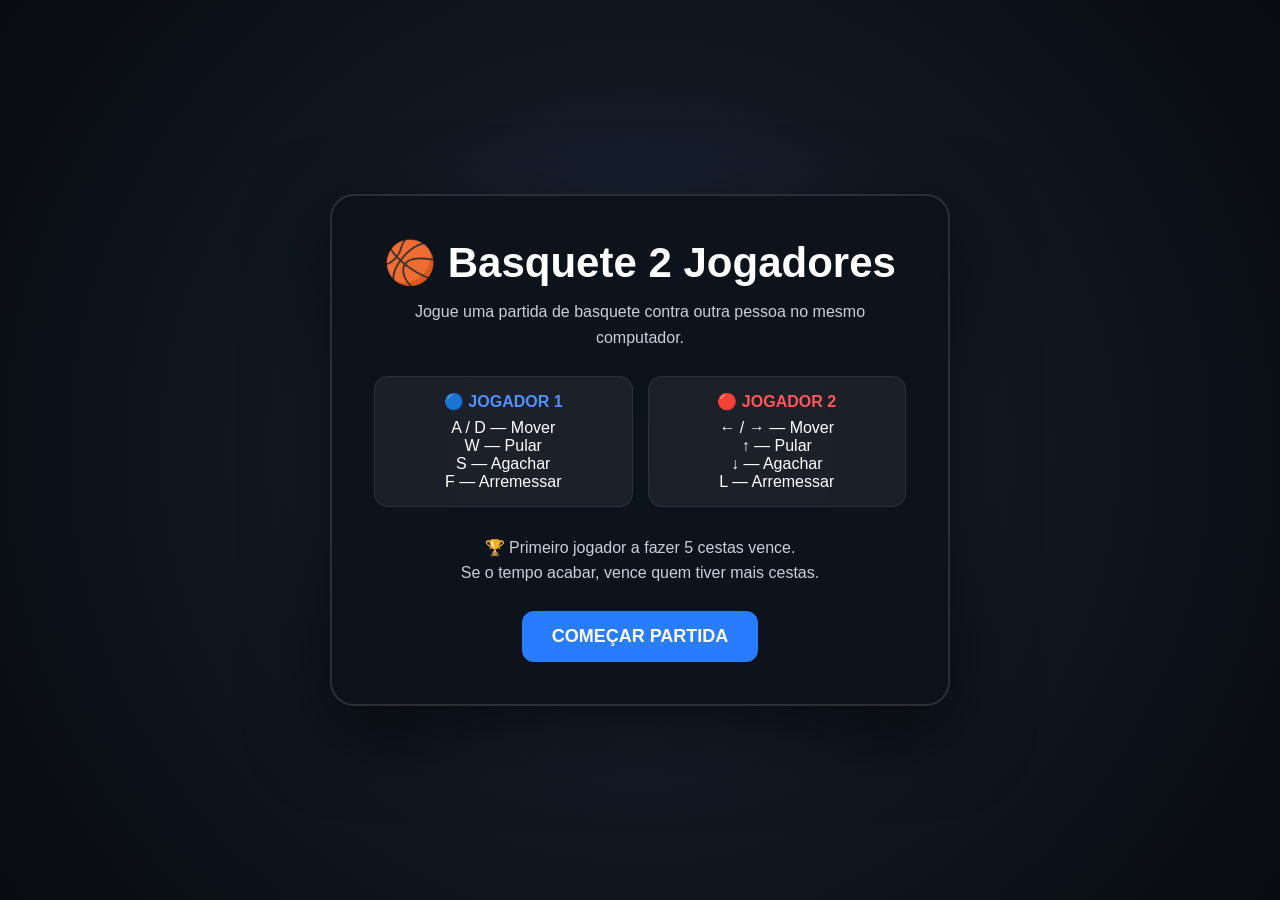
==== jogos/basquete/index.html @ 0bb7ac69 "Update fmt.Println message from 'Hello' to 'Goodbye'" ====
```html
<!DOCTYPE html>
<html lang="pt-BR">
<head>
<meta charset="UTF-8">
<meta name="viewport" content="width=device-width, initial-scale=1.0">
<title>Basquete 2 Jogadores</title>

<style>
*{
    box-sizing:border-box;
    margin:0;
    padding:0;
}

html,body{
    width:100%;
    height:100%;
    overflow:hidden;
    background:#10131a;
    font-family:Arial,Helvetica,sans-serif;
}

body{
    color:white;
}

canvas{
    position:fixed;
    inset:0;
    width:100%;
    height:100%;
    display:block;
}

#menu,
#gameOver{
    position:fixed;
    inset:0;
    z-index:10;
    display:flex;
    align-items:center;
    justify-content:center;
    background:
        radial-gradient(circle at center,#26364d 0%,#111721 48%,#080b10 100%);
}

.panel{
    width:min(620px,90vw);
    padding:42px;
    border-radius:24px;
    background:rgba(13,18,27,.95);
    border:2px solid rgba(255,255,255,.12);
    box-shadow:0 25px 80px rgba(0,0,0,.6);
    text-align:center;
}

.panel h1{
    font-size:42px;
    margin-bottom:12px;
}

.panel p{
    color:#c8d0dc;
    line-height:1.6;
    margin-bottom:25px;
}

button{
    border:0;
    border-radius:12px;
    padding:15px 30px;
    font-size:18px;
    font-weight:bold;
    cursor:pointer;
    background:#287cff;
    color:white;
}

button:hover{
    filter:brightness(1.12);
}

.controls{
    margin:20px 0 28px;
    display:grid;
    grid-template-columns:1fr 1fr;
    gap:15px;
}

.controlBox{
    padding:15px;
    border-radius:14px;
    background:rgba(255,255,255,.06);
    border:1px solid rgba(255,255,255,.08);
}

.controlBox strong{
    display:block;
    margin-bottom:8px;
}

.blue{
    color:#4f91ff;
}

.red{
    color:#ff5757;
}

.hidden{
    display:none !important;
}

#gameOver h1{
    font-size:40px;
    margin-bottom:15px;
}

.finalScore{
    font-size:32px;
    font-weight:bold;
    margin:20px 0 28px;
}
</style>
</head>

<body>

<canvas id="game"></canvas>

<div id="menu">
    <div class="panel">
        <h1>🏀 Basquete 2 Jogadores</h1>

        <p>
            Jogue uma partida de basquete contra outra pessoa
            no mesmo computador.
        </p>

        <div class="controls">

            <div class="controlBox">
                <strong class="blue">🔵 JOGADOR 1</strong>
                A / D — Mover<br>
                W — Pular<br>
                S — Agachar<br>
                F — Arremessar
            </div>

            <div class="controlBox">
                <strong class="red">🔴 JOGADOR 2</strong>
                ← / → — Mover<br>
                ↑ — Pular<br>
                ↓ — Agachar<br>
                L — Arremessar
            </div>

        </div>

        <p>
            🏆 Primeiro jogador a fazer 5 cestas vence.<br>
            Se o tempo acabar, vence quem tiver mais cestas.
        </p>

        <button id="startBtn">COMEÇAR PARTIDA</button>
    </div>
</div>

<div id="gameOver" class="hidden">
    <div class="panel">
        <h1 id="winnerText">🏆 FIM DE JOGO</h1>

        <div class="finalScore" id="finalScore">
            0 × 0
        </div>

        <button id="restartBtn">JOGAR NOVAMENTE</button>
    </div>
</div>

<script>

const canvas = document.getElementById("game");
const ctx = canvas.getContext("2d");

const menu = document.getElementById("menu");
const gameOver = document.getElementById("gameOver");
const startBtn = document.getElementById("startBtn");
const restartBtn = document.getElementById("restartBtn");
const winnerText = document.getElementById("winnerText");
const finalScore = document.getElementById("finalScore");

let W = 1600;
let H = 900;

const WORLD_WIDTH = 1600;
const WORLD_HEIGHT = 900;

let groundY = 765;

let playing = false;

let score1 = 0;
let score2 = 0;

let matchTime = 120;

let resetTimer = 0;

const gravity = 2100;

let keys = {};

let pressed = {
    f:false,
    l:false
};

window.addEventListener("keydown",function(e){

    const key = e.key.toLowerCase();

    keys[key] = true;

    /*
        CORREÇÃO DO ARREMESSO:

        F e L agora são capturadas diretamente
        pelo evento keydown.
    */

    if(key === "f"){
        pressed.f = true;
    }

    if(key === "l"){
        pressed.l = true;
    }

    /*
        Impede o navegador de interpretar as
        setas como rolagem.
    */
    if([
        "arrowleft",
        "arrowright",
        "arrowup",
        "arrowdown",
        " "
    ].includes(key)){
        e.preventDefault();
    }

});

window.addEventListener("keyup",function(e){

    const key = e.key.toLowerCase();

    keys[key] = false;

});


function resize(){

    canvas.width = window.innerWidth;
    canvas.height = window.innerHeight;

    W = canvas.width;
    H = canvas.height;

}

window.addEventListener("resize",resize);

resize();


const basket1 = {
    x:125,
    rimY:405,
    rimWidth:86
};

const basket2 = {
    x:1475,
    rimY:405,
    rimWidth:86
};


const player1 = {

    x:400,
    y:groundY-105,

    vx:0,
    vy:0,

    width:62,
    height:105,

    color:"#287cff",
    dark:"#104aaf",

    facing:1,

    onGround:true,

    crouching:false,

    shootCooldown:0

};


const player2 = {

    x:1138,
    y:groundY-105,

    vx:0,
    vy:0,

    width:62,
    height:105,

    color:"#e63c3c",
    dark:"#9d1717",

    facing:-1,

    onGround:true,

    crouching:false,

    shootCooldown:0

};


const ball = {

    x:400,
    y:groundY-105,

    z:0,

    vx:0,
    vy:0,
    vz:0,

    radius:19,

    heldBy:player1,

    scored:false

};


function resetGame(){

    score1 = 0;
    score2 = 0;

    matchTime = 120;

    resetTimer = 0;

    player1.x = 400;
    player1.y = groundY-105;
    player1.vx = 0;
    player1.vy = 0;
    player1.onGround = true;
    player1.shootCooldown = 0;

    player2.x = 1138;
    player2.y = groundY-105;
    player2.vx = 0;
    player2.vy = 0;
    player2.onGround = true;
    player2.shootCooldown = 0;

    ball.x = player1.x;
    ball.y = player1.y;
    ball.z = 0;

    ball.vx = 0;
    ball.vy = 0;
    ball.vz = 0;

    ball.heldBy = player1;
    ball.scored = false;

}


function startGame(){

    resetGame();

    menu.classList.add("hidden");
    gameOver.classList.add("hidden");

    playing = true;

}


function finishGame(){

    if(!playing){
        return;
    }

    playing = false;

    if(score1 > score2){

        winnerText.textContent = "🔵 JOGADOR 1 VENCEU!";

    }
    else if(score2 > score1){

        winnerText.textContent = "🔴 JOGADOR 2 VENCEU!";

    }
    else{

        winnerText.textContent = "🤝 EMPATE!";

    }

    finalScore.textContent =
        "JOGADOR 1   " +
        score1 +
        " × " +
        score2 +
        "   JOGADOR 2";

    gameOver.classList.remove("hidden");

}


function getHandPosition(player){

    return {

        x:
            player.x +
            player.facing * 42,

        y:
            player.y + 43

    };

}


function shootBall(player){

    if(!playing){
        return;
    }

    if(ball.heldBy !== player){
        return;
    }

    if(player.shootCooldown > 0){
        return;
    }

    player.shootCooldown = 0.65;

    const target =
        player === player1
        ? basket2
        : basket1;

    const hand = getHandPosition(player);

    ball.heldBy = null;

    ball.x = hand.x;
    ball.y = hand.y;

    ball.z = 45;

    /*
        Trajetória calculada para que o arremesso
        seja direcionado à cesta adversária
        de qualquer lugar da quadra.
    */

    const dx = target.x - ball.x;

    const distance = Math.abs(dx);

    const direction = Math.sign(dx);

    const flightTime =
        Math.max(
            0.85,
            Math.min(
                1.65,
                0.72 + distance / 1150
            )
        );

    ball.vx =
        dx / flightTime;

    /*
        Altura do arco.

        O centro visual da cesta está aproximadamente
        em target.rimY.
    */

    const desiredHeight =
        ball.y - target.rimY;

    ball.vz =
        (
            desiredHeight +
            0.5 * gravity * flightTime * flightTime
        ) / flightTime;

    ball.vy = 0;

    ball.scored = false;

}


function handleShooting(){

    /*
        Aqui está a correção principal.

        Em vez de consumir uma variável de teclado,
        verificamos diretamente as teclas que foram
        registradas pelo keydown.
    */

    if(pressed.f){

        pressed.f = false;

        shootBall(player1);

    }

    if(pressed.l){

        pressed.l = false;

        shootBall(player2);

    }

}


function updatePlayer(player,dt,controls){

    let moving = false;

    if(keys[controls.left]){

        player.vx = -430;
        player.facing = -1;

        moving = true;

    }

    if(keys[controls.right]){

        player.vx = 430;
        player.facing = 1;

        moving = true;

    }

    if(!moving){

        player.vx *= Math.pow(.0005,dt);

    }

    if(
        keys[controls.jump] &&
        player.onGround
    ){

        player.vy = -820;

        player.onGround = false;

    }

    player.crouching =
        keys[controls.down];

    player.vy += gravity * dt;

    player.x += player.vx * dt;

    player.y += player.vy * dt;

    if(player.y + player.height >= groundY){

        player.y =
            groundY -
            player.height;

        player.vy = 0;

        player.onGround = true;

    }

    player.x =
        Math.max(
            55,
            Math.min(
                WORLD_WIDTH-55-player.width,
                player.x
            )
        );

    if(player.shootCooldown > 0){

        player.shootCooldown -= dt;

    }

}


function updateBall(dt){

    if(ball.heldBy){

        const hand =
            getHandPosition(ball.heldBy);

        ball.x = hand.x;
        ball.y = hand.y;
        ball.z = 0;

        return;

    }

    ball.x += ball.vx * dt;

    ball.y += ball.vy * dt;

    ball.vz -= gravity * dt;

    ball.z += ball.vz * dt;

    /*
        Quando a bola chega ao chão,
        ela quica.
    */

    if(ball.z < 0){

        ball.z = 0;

        if(Math.abs(ball.vz) > 180){

            ball.vz *= -0.48;

        }
        else{

            ball.vz = 0;

        }

        ball.vx *= 0.88;

    }

    /*
        Limites laterais.
    */

    if(ball.x < 25){

        ball.x = 25;
        ball.vx *= -0.55;

    }

    if(ball.x > WORLD_WIDTH-25){

        ball.x = WORLD_WIDTH-25;
        ball.vx *= -0.55;

    }

}


function tryPickupBall(player){

    if(ball.heldBy){
        return;
    }

    if(ball.z > 95){
        return;
    }

    const dx =
        ball.x -
        (
            player.x +
            player.width/2
        );

    const dy =
        ball.y -
        (
            player.y +
            player.height/2
        );

    const distance =
        Math.sqrt(
            dx*dx +
            dy*dy
        );

    if(distance < 125){

        ball.heldBy = player;

        ball.vx = 0;
        ball.vy = 0;
        ball.vz = 0;

    }

}


function checkBasketCollision(){

    if(ball.heldBy){
        return;
    }

    if(ball.scored){
        return;
    }

    const baskets = [

        {
            basket:basket1,
            player:2
        },

        {
            basket:basket2,
            player:1
        }

    ];

    for(const item of baskets){

        const b = item.basket;

        const horizontal =
            Math.abs(ball.x-b.x);

        const ballScreenY =
            ball.y-ball.z;

        const vertical =
            Math.abs(
                ballScreenY -
                b.rimY
            );

        if(
            horizontal <
            b.rimWidth/2
            &&
            vertical < 20
            &&
            ball.vz < 0
        ){

            ball.scored = true;

            if(item.player === 1){

                score1++;

            }
            else{

                score2++;

            }

            /*
                Bola volta para o jogador que sofreu
                a cesta.
            */

            const nextPlayer =
                item.player === 1
                ? player2
                : player1;

            ball.heldBy = nextPlayer;

            ball.x = nextPlayer.x;
            ball.y = nextPlayer.y;
            ball.z = 0;

            ball.vx = 0;
            ball.vy = 0;
            ball.vz = 0;

            if(
                score1 >= 5 ||
                score2 >= 5
            ){

                setTimeout(()=>{

                    if(!playing){
                        return;
                    }

                    finishGame();

                },450);

                return;

            }

            resetTimer = 1.1;

            return;

        }

    }

}


function updateTimer(dt){

    if(!playing){
        return;
    }

    matchTime -= dt;

    if(matchTime <= 0){

        matchTime = 0;

        finishGame();

    }

}


function update(dt){

    if(!playing){
        return;
    }

    if(resetTimer > 0){

        resetTimer -= dt;

        if(resetTimer < 0){
            resetTimer = 0;
        }

    }

    updatePlayer(
        player1,
        dt,
        {
            left:"a",
            right:"d",
            jump:"w",
            down:"s"
        }
    );

    updatePlayer(
        player2,
        dt,
        {
            left:"arrowleft",
            right:"arrowright",
            jump:"arrowup",
            down:"arrowdown"
        }
    );

    handleShooting();

    if(resetTimer <= 0){

        tryPickupBall(player1);
        tryPickupBall(player2);

    }

    updateBall(dt);

    checkBasketCollision();

    updateTimer(dt);

}


function drawBackground(){

    const scaleX = W / WORLD_WIDTH;
    const scaleY = H / WORLD_HEIGHT;

    ctx.save();

    ctx.scale(scaleX,scaleY);

    /*
        Céu
    */

    const sky =
        ctx.createLinearGradient(
            0,
            0,
            0,
            groundY
        );

    sky.addColorStop(0,"#172334");
    sky.addColorStop(1,"#405a76");

    ctx.fillStyle = sky;

    ctx.fillRect(
        0,
        0,
        WORLD_WIDTH,
        groundY
    );

    /*
        Arquibancadas
    */

    ctx.fillStyle = "#202832";

    ctx.fillRect(
        0,
        220,
        WORLD_WIDTH,
        280
    );

    for(let row=0;row<5;row++){

        const y =
            260 +
            row*48;

        ctx.fillStyle =
            row%2===0
            ? "#293440"
            : "#242e39";

        ctx.fillRect(
            0,
            y,
            WORLD_WIDTH,
            38
        );

    }

    /*
        Público
    */

    for(let row=0;row<5;row++){

        for(let x=25;x<WORLD_WIDTH;x+=42){

            const y =
                250 +
                row*48;

            ctx.fillStyle =
                row%3===0
                ? "#d7a36d"
                : "#b7c0ca";

            ctx.beginPath();

            ctx.arc(
                x,
                y,
                8,
                0,
                Math.PI*2
            );

            ctx.fill();

            ctx.fillStyle =
                "#303b49";

            ctx.fillRect(
                x-9,
                y+8,
                18,
                17
            );

        }

    }

    /*
        Piso
    */

    const floor =
        ctx.createLinearGradient(
            0,
            groundY,
            0,
            WORLD_HEIGHT
        );

    floor.addColorStop(0,"#d38b42");
    floor.addColorStop(1,"#8d4f21");

    ctx.fillStyle = floor;

    ctx.fillRect(
        0,
        groundY,
        WORLD_WIDTH,
        WORLD_HEIGHT-groundY
    );

    /*
        Linhas da quadra
    */

    ctx.strokeStyle =
        "rgba(255,255,255,.75)";

    ctx.lineWidth = 6;

    ctx.strokeRect(
        25,
        groundY+15,
        WORLD_WIDTH-50,
        110
    );

    ctx.beginPath();

    ctx.moveTo(
        WORLD_WIDTH/2,
        groundY
    );

    ctx.lineTo(
        WORLD_WIDTH/2,
        WORLD_HEIGHT
    );

    ctx.stroke();

    ctx.beginPath();

    ctx.arc(
        WORLD_WIDTH/2,
        groundY+65,
        70,
        0,
        Math.PI*2
    );

    ctx.stroke();

    ctx.restore();

}


function drawBasket(basket,side){

    const scaleX = W / WORLD_WIDTH;
    const scaleY = H / WORLD_HEIGHT;

    ctx.save();

    ctx.scale(scaleX,scaleY);

    const x = basket.x;

    /*
        Poste
    */

    ctx.fillStyle = "#18202a";

    if(side === "left"){

        ctx.fillRect(
            x-10,
            basket.rimY-5,
            20,
            groundY-(basket.rimY-5)
        );

    }
    else{

        ctx.fillRect(
            x-10,
            basket.rimY-5,
            20,
            groundY-(basket.rimY-5)
        );

    }

    /*
        Tabela
    */

    ctx.fillStyle = "#edf3f8";

    ctx.fillRect(
        x-63,
        basket.rimY-82,
        126,
        78
    );

    ctx.strokeStyle = "#111";

    ctx.lineWidth = 6;

    ctx.strokeRect(
        x-63,
        basket.rimY-82,
        126,
        78
    );

    /*
        Quadrado da tabela
    */

    ctx.strokeStyle = "#d33";

    ctx.lineWidth = 5;

    ctx.strokeRect(
        x-31,
        basket.rimY-57,
        62,
        43
    );

    /*
        Aro
    */

    ctx.strokeStyle = "#e85b24";

    ctx.lineWidth = 9;

    ctx.beginPath();

    ctx.ellipse(
        x,
        basket.rimY,
        basket.rimWidth/2,
        10,
        0,
        0,
        Math.PI*2
    );

    ctx.stroke();

    /*
        Rede
    */

    ctx.strokeStyle =
        "rgba(255,255,255,.8)";

    ctx.lineWidth = 2;

    for(let i=-4;i<=4;i++){

        ctx.beginPath();

        ctx.moveTo(
            x+i*9,
            basket.rimY+4
        );

        ctx.lineTo(
            x+i*6,
            basket.rimY+48
        );

        ctx.stroke();

    }

    for(let i=0;i<5;i++){

        ctx.beginPath();

        ctx.moveTo(
            x-35+i*18,
            basket.rimY+13
        );

        ctx.lineTo(
            x-25+i*13,
            basket.rimY+43
        );

        ctx.stroke();

    }

    ctx.restore();

}


function drawPlayer(player){

    const scaleX = W / WORLD_WIDTH;
    const scaleY = H / WORLD_HEIGHT;

    ctx.save();

    ctx.scale(scaleX,scaleY);

    const cx =
        player.x +
        player.width/2;

    const baseY =
        player.y +
        player.height;

    /*
        Sombra
    */

    ctx.fillStyle =
        "rgba(0,0,0,.25)";

    ctx.beginPath();

    ctx.ellipse(
        cx,
        groundY+2,
        42,
        10,
        0,
        0,
        Math.PI*2
    );

    ctx.fill();

    /*
        Pernas
    */

    ctx.fillStyle = "#111722";

    ctx.fillRect(
        cx-21,
        baseY-47,
        17,
        48
    );

    ctx.fillRect(
        cx+4,
        baseY-47,
        17,
        48
    );

    /*
        Tênis
    */

    ctx.fillStyle = "#f1f1f1";

    ctx.fillRect(
        cx-27,
        baseY-7,
        28,
        9
    );

    ctx.fillRect(
        cx+2,
        baseY-7,
        28,
        9
    );

    /*
        Corpo
    */

    ctx.fillStyle = player.color;

    ctx.beginPath();

    ctx.roundRect(
        cx-27,
        player.y+32,
        54,
        48,
        12
    );

    ctx.fill();

    /*
        Detalhe da camisa
    */

    ctx.fillStyle = player.dark;

    ctx.fillRect(
        cx-27,
        player.y+62,
        54,
        18
    );

    /*
        Braço traseiro
    */

    ctx.strokeStyle = player.dark;

    ctx.lineWidth = 14;

    ctx.lineCap = "round";

    ctx.beginPath();

    ctx.moveTo(
        cx-23,
        player.y+43
    );

    ctx.lineTo(
        cx-38,
        player.y+76
    );

    ctx.stroke();

    /*
        Braço da frente
    */

    const hand =
        getHandPosition(player);

    ctx.strokeStyle =
        player.color;

    ctx.lineWidth = 14;

    ctx.beginPath();

    ctx.moveTo(
        cx+player.facing*20,
        player.y+43
    );

    ctx.lineTo(
        hand.x,
        hand.y
    );

    ctx.stroke();

    /*
        Cabeça
    */

    ctx.fillStyle = "#d69a6a";

    ctx.beginPath();

    ctx.arc(
        cx,
        player.y+20,
        22,
        0,
        Math.PI*2
    );

    ctx.fill();

    /*
        Cabelo
    */

    ctx.fillStyle = "#171717";

    ctx.beginPath();

    ctx.arc(
        cx,
        player.y+13,
        22,
        Math.PI,
        Math.PI*2
    );

    ctx.fill();

    /*
        Número
    */

    ctx.fillStyle = "white";

    ctx.font =
        "bold 24px Arial";

    ctx.textAlign = "center";

    ctx.fillText(
        player === player1 ? "1" : "2",
        cx,
        player.y+66
    );

    ctx.restore();

}


function drawBall(){

    const scaleX = W / WORLD_WIDTH;
    const scaleY = H / WORLD_HEIGHT;

    ctx.save();

    ctx.scale(scaleX,scaleY);

    const screenY =
        ball.y-ball.z;

    /*
        Sombra
    */

    ctx.fillStyle =
        "rgba(0,0,0,.28)";

    ctx.beginPath();

    ctx.ellipse(
        ball.x,
        ball.y+10,
        ball.radius *
        Math.max(.45,1-ball.z/600),
        7,
        0,
        0,
        Math.PI*2
    );

    ctx.fill();

    /*
        Bola
    */

    const gradient =
        ctx.createRadialGradient(
            ball.x-7,
            screenY-7,
            2,
            ball.x,
            screenY,
            ball.radius
        );

    gradient.addColorStop(
        0,
        "#ffb347"
    );

    gradient.addColorStop(
        1,
        "#d94c16"
    );

    ctx.fillStyle = gradient;

    ctx.beginPath();

    ctx.arc(
        ball.x,
        screenY,
        ball.radius,
        0,
        Math.PI*2
    );

    ctx.fill();

    /*
        Costuras
    */

    ctx.strokeStyle =
        "#35170b";

    ctx.lineWidth = 2.5;

    ctx.beginPath();

    ctx.arc(
        ball.x,
        screenY,
        ball.radius*.7,
        -1.1,
        1.1
    );

    ctx.stroke();

    ctx.beginPath();

    ctx.arc(
        ball.x,
        screenY,
        ball.radius*.7,
        2.05,
        4.25
    );

    ctx.stroke();

    ctx.beginPath();

    ctx.moveTo(
        ball.x-ball.radius,
        screenY
    );

    ctx.quadraticCurveTo(
        ball.x,
        screenY+8,
        ball.x+ball.radius,
        screenY
    );

    ctx.stroke();

    ctx.restore();

}


function drawHUD(){

    const scaleX = W / WORLD_WIDTH;

    ctx.save();

    ctx.scale(scaleX,scaleX);

    /*
        Placar
    */

    ctx.fillStyle =
        "rgba(8,12,18,.82)";

    ctx.beginPath();

    ctx.roundRect(
        WORLD_WIDTH/2-180,
        25,
        360,
        92,
        18
    );

    ctx.fill();

    ctx.strokeStyle =
        "rgba(255,255,255,.12)";

    ctx.lineWidth = 2;

    ctx.stroke();

    ctx.textAlign = "center";

    ctx.font =
        "bold 42px Arial";

    ctx.fillStyle = "#4d91ff";

    ctx.fillText(
        score1,
        WORLD_WIDTH/2-100,
        80
    );

    ctx.fillStyle = "#fff";

    ctx.font =
        "bold 24px Arial";

    ctx.fillText(
        "×",
        WORLD_WIDTH/2,
        80
    );

    ctx.font =
        "bold 42px Arial";

    ctx.fillStyle = "#ff5757";

    ctx.fillText(
        score2,
        WORLD_WIDTH/2+100,
        80
    );

    /*
        Tempo
    */

    ctx.fillStyle = "#fff";

    ctx.font =
        "bold 20px Arial";

    const minutes =
        Math.floor(matchTime/60);

    const seconds =
        Math.floor(matchTime%60)
        .toString()
        .padStart(2,"0");

    ctx.fillText(
        `${minutes}:${seconds}`,
        WORLD_WIDTH/2,
        107
    );

    /*
        Indicadores de controle
    */

    if(ball.heldBy === player1){

        ctx.fillStyle =
            "rgba(40,124,255,.9)";

        ctx.font =
            "bold 18px Arial";

        ctx.fillText(
            "F  •  ARREMESSAR",
            player1.x+30,
            player1.y-20
        );

    }

    if(ball.heldBy === player2){

        ctx.fillStyle =
            "rgba(230,60,60,.9)";

        ctx.font =
            "bold 18px Arial";

        ctx.fillText(
            "L  •  ARREMESSAR",
            player2.x+30,
            player2.y-20
        );

    }

    ctx.restore();

}


function draw(){

    ctx.clearRect(
        0,
        0,
        W,
        H
    );

    drawBackground();

    drawBasket(
        basket1,
        "left"
    );

    drawBasket(
        basket2,
        "right"
    );

    drawPlayer(player1);

    drawPlayer(player2);

    drawBall();

    drawHUD();

}


let lastTime = performance.now();

function loop(now){

    const dt =
        Math.min(
            .033,
            (now-lastTime)/1000
        );

    lastTime = now;

    update(dt);

    draw();

    requestAnimationFrame(loop);

}

startBtn.addEventListener(
    "click",
    startGame
);

restartBtn.addEventListener(
    "click",
    function(){

        gameOver.classList.add("hidden");

        startGame();

    }
);

resetGame();

draw();

requestAnimationFrame(loop);

</script>

</body>
</html>
```
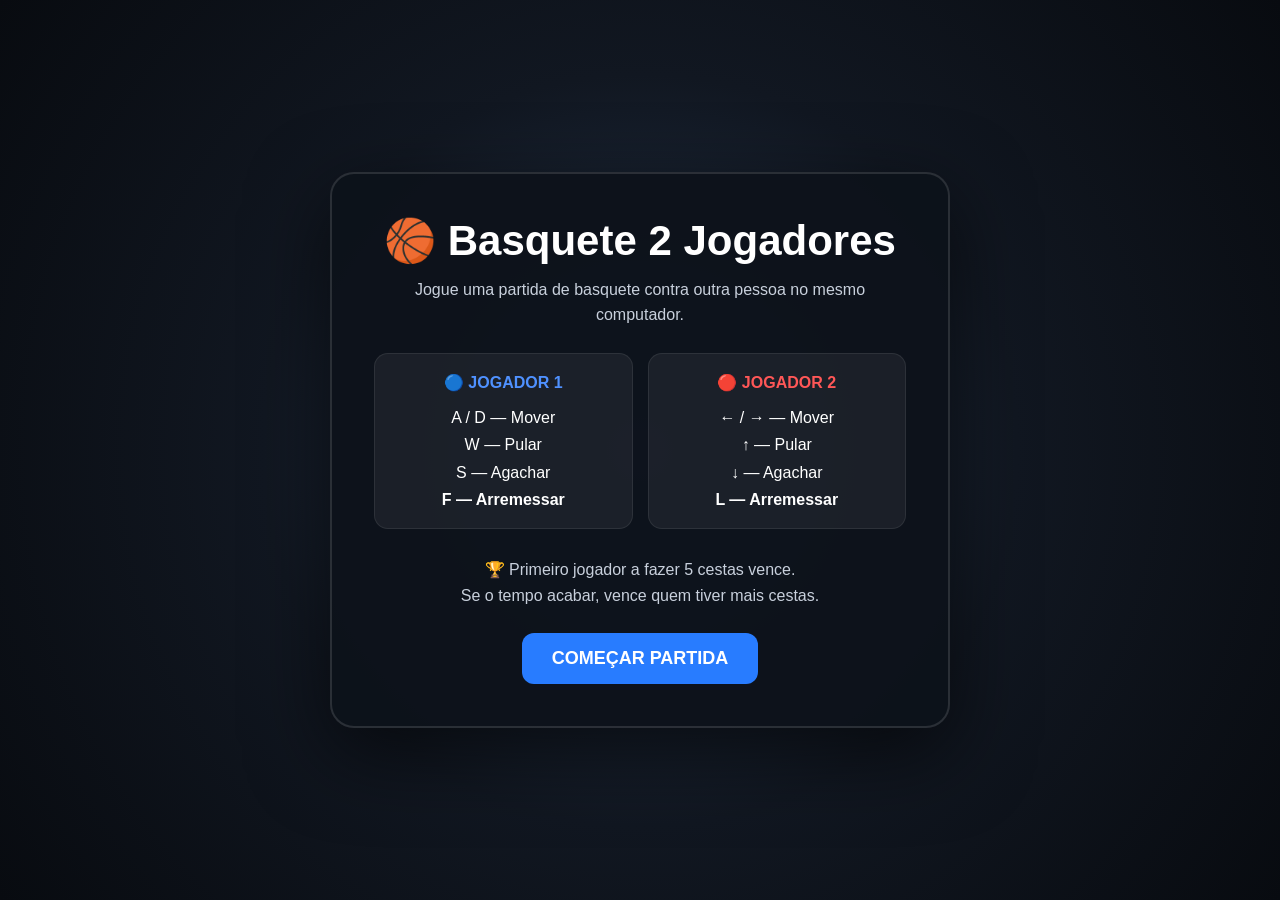
==== commit f47bbe64: "Refactor HTML and JavaScript for basketball game" ====
--- a/jogos/basquete/index.html
+++ b/jogos/basquete/index.html
@@ -4,6 +4,7 @@
 <head>
 <meta charset="UTF-8">
 <meta name="viewport" content="width=device-width, initial-scale=1.0">
+
 <title>Basquete 2 Jogadores</title>
 
 <style>
@@ -38,20 +39,33 @@
     position:fixed;
     inset:0;
     z-index:10;
+
     display:flex;
     align-items:center;
     justify-content:center;
+
     background:
-        radial-gradient(circle at center,#26364d 0%,#111721 48%,#080b10 100%);
+        radial-gradient(
+            circle at center,
+            #26364d 0%,
+            #111721 48%,
+            #080b10 100%
+        );
 }
 
 .panel{
     width:min(620px,90vw);
     padding:42px;
+
     border-radius:24px;
+
     background:rgba(13,18,27,.95);
+
     border:2px solid rgba(255,255,255,.12);
-    box-shadow:0 25px 80px rgba(0,0,0,.6);
+
+    box-shadow:
+        0 25px 80px rgba(0,0,0,.6);
+
     text-align:center;
 }
 
@@ -69,10 +83,14 @@
 button{
     border:0;
     border-radius:12px;
+
     padding:15px 30px;
+
     font-size:18px;
     font-weight:bold;
+
     cursor:pointer;
+
     background:#287cff;
     color:white;
 }
@@ -83,16 +101,26 @@
 
 .controls{
     margin:20px 0 28px;
+
     display:grid;
+
     grid-template-columns:1fr 1fr;
+
     gap:15px;
 }
 
 .controlBox{
     padding:15px;
+
     border-radius:14px;
+
     background:rgba(255,255,255,.06);
-    border:1px solid rgba(255,255,255,.08);
+
+    border:
+        1px solid
+        rgba(255,255,255,.08);
+
+    line-height:1.7;
 }
 
 .controlBox strong{
@@ -129,75 +157,153 @@
 
 <canvas id="game"></canvas>
 
+
+<!-- =====================================================
+     MENU
+===================================================== -->
+
 <div id="menu">
+
     <div class="panel">
-        <h1>🏀 Basquete 2 Jogadores</h1>
+
+        <h1>
+            🏀 Basquete 2 Jogadores
+        </h1>
 
         <p>
-            Jogue uma partida de basquete contra outra pessoa
-            no mesmo computador.
+            Jogue uma partida de basquete
+            contra outra pessoa no mesmo computador.
         </p>
 
         <div class="controls">
 
             <div class="controlBox">
-                <strong class="blue">🔵 JOGADOR 1</strong>
+
+                <strong class="blue">
+                    🔵 JOGADOR 1
+                </strong>
+
                 A / D — Mover<br>
                 W — Pular<br>
                 S — Agachar<br>
-                F — Arremessar
+                <b>F — Arremessar</b>
+
             </div>
 
             <div class="controlBox">
-                <strong class="red">🔴 JOGADOR 2</strong>
+
+                <strong class="red">
+                    🔴 JOGADOR 2
+                </strong>
+
                 ← / → — Mover<br>
                 ↑ — Pular<br>
                 ↓ — Agachar<br>
-                L — Arremessar
+                <b>L — Arremessar</b>
+
             </div>
 
         </div>
 
         <p>
-            🏆 Primeiro jogador a fazer 5 cestas vence.<br>
-            Se o tempo acabar, vence quem tiver mais cestas.
+            🏆 Primeiro jogador a fazer
+            5 cestas vence.<br>
+
+            Se o tempo acabar,
+            vence quem tiver mais cestas.
         </p>
 
-        <button id="startBtn">COMEÇAR PARTIDA</button>
+        <button id="startBtn">
+            COMEÇAR PARTIDA
+        </button>
+
     </div>
+
 </div>
 
+
+<!-- =====================================================
+     GAME OVER
+===================================================== -->
+
 <div id="gameOver" class="hidden">
+
     <div class="panel">
-        <h1 id="winnerText">🏆 FIM DE JOGO</h1>
-
-        <div class="finalScore" id="finalScore">
+
+        <h1 id="winnerText">
+            🏆 FIM DE JOGO
+        </h1>
+
+        <div
+            class="finalScore"
+            id="finalScore"
+        >
             0 × 0
         </div>
 
-        <button id="restartBtn">JOGAR NOVAMENTE</button>
+        <button id="restartBtn">
+            JOGAR NOVAMENTE
+        </button>
+
     </div>
+
 </div>
 
+
 <script>
 
-const canvas = document.getElementById("game");
-const ctx = canvas.getContext("2d");
-
-const menu = document.getElementById("menu");
-const gameOver = document.getElementById("gameOver");
-const startBtn = document.getElementById("startBtn");
-const restartBtn = document.getElementById("restartBtn");
-const winnerText = document.getElementById("winnerText");
-const finalScore = document.getElementById("finalScore");
-
-let W = 1600;
-let H = 900;
+/* =====================================================
+   CANVAS
+===================================================== */
+
+const canvas =
+    document.getElementById("game");
+
+const ctx =
+    canvas.getContext("2d");
+
+
+/* =====================================================
+   ELEMENTOS
+===================================================== */
+
+const menu =
+    document.getElementById("menu");
+
+const gameOver =
+    document.getElementById("gameOver");
+
+const startBtn =
+    document.getElementById("startBtn");
+
+const restartBtn =
+    document.getElementById("restartBtn");
+
+const winnerText =
+    document.getElementById("winnerText");
+
+const finalScore =
+    document.getElementById("finalScore");
+
+
+/* =====================================================
+   MUNDO
+===================================================== */
 
 const WORLD_WIDTH = 1600;
 const WORLD_HEIGHT = 900;
 
-let groundY = 765;
+let W = window.innerWidth;
+let H = window.innerHeight;
+
+const groundY = 765;
+
+const gravity = 2100;
+
+
+/* =====================================================
+   ESTADO
+===================================================== */
 
 let playing = false;
 
@@ -208,75 +314,144 @@
 
 let resetTimer = 0;
 
-const gravity = 2100;
-
-let keys = {};
-
-let pressed = {
-    f:false,
-    l:false
-};
-
-window.addEventListener("keydown",function(e){
-
-    const key = e.key.toLowerCase();
-
-    keys[key] = true;
-
-    /*
-        CORREÇÃO DO ARREMESSO:
-
-        F e L agora são capturadas diretamente
-        pelo evento keydown.
-    */
-
-    if(key === "f"){
-        pressed.f = true;
-    }
-
-    if(key === "l"){
-        pressed.l = true;
-    }
-
-    /*
-        Impede o navegador de interpretar as
-        setas como rolagem.
-    */
-    if([
-        "arrowleft",
-        "arrowright",
-        "arrowup",
-        "arrowdown",
-        " "
-    ].includes(key)){
-        e.preventDefault();
-    }
-
-});
-
-window.addEventListener("keyup",function(e){
-
-    const key = e.key.toLowerCase();
-
-    keys[key] = false;
-
-});
-
+
+/* =====================================================
+   SISTEMA DE MOVIMENTO
+===================================================== */
+
+const keys = Object.create(null);
+
+
+/*
+    Aqui NÃO usamos mais outro sistema
+    de teclado para F e L.
+
+    O teclado inteiro é controlado
+    por este único evento.
+*/
+
+document.addEventListener(
+    "keydown",
+    function(e){
+
+        /*
+            Guarda a tecla para movimentação.
+        */
+
+        keys[e.code] = true;
+
+
+        /*
+            =========================================
+            JOGADOR 1 — F
+            =========================================
+        */
+
+        if(
+            e.code === "KeyF" ||
+            e.key === "f" ||
+            e.key === "F"
+        ){
+
+            e.preventDefault();
+            e.stopPropagation();
+
+            if(
+                playing &&
+                ball.heldBy === player1
+            ){
+
+                shootBall(player1);
+
+            }
+
+        }
+
+
+        /*
+            =========================================
+            JOGADOR 2 — L
+            =========================================
+        */
+
+        if(
+            e.code === "KeyL" ||
+            e.key === "l" ||
+            e.key === "L"
+        ){
+
+            e.preventDefault();
+            e.stopPropagation();
+
+            if(
+                playing &&
+                ball.heldBy === player2
+            ){
+
+                shootBall(player2);
+
+            }
+
+        }
+
+
+        /*
+            Impede as setas de mexerem
+            na página.
+        */
+
+        if(
+            e.code === "ArrowLeft" ||
+            e.code === "ArrowRight" ||
+            e.code === "ArrowUp" ||
+            e.code === "ArrowDown"
+        ){
+
+            e.preventDefault();
+
+        }
+
+    },
+    true
+);
+
+
+document.addEventListener(
+    "keyup",
+    function(e){
+
+        keys[e.code] = false;
+
+    },
+    true
+);
+
+
+/* =====================================================
+   TAMANHO
+===================================================== */
 
 function resize(){
 
-    canvas.width = window.innerWidth;
-    canvas.height = window.innerHeight;
-
-    W = canvas.width;
-    H = canvas.height;
-
-}
-
-window.addEventListener("resize",resize);
+    W = window.innerWidth;
+    H = window.innerHeight;
+
+    canvas.width = W;
+    canvas.height = H;
+
+}
+
+window.addEventListener(
+    "resize",
+    resize
+);
 
 resize();
 
+
+/* =====================================================
+   CESTAS
+===================================================== */
 
 const basket1 = {
     x:125,
@@ -291,9 +466,14 @@
 };
 
 
+/* =====================================================
+   JOGADOR 1
+===================================================== */
+
 const player1 = {
 
     x:400,
+
     y:groundY-105,
 
     vx:0,
@@ -316,9 +496,14 @@
 };
 
 
+/* =====================================================
+   JOGADOR 2
+===================================================== */
+
 const player2 = {
 
     x:1138,
+
     y:groundY-105,
 
     vx:0,
@@ -341,9 +526,14 @@
 };
 
 
+/* =====================================================
+   BOLA
+===================================================== */
+
 const ball = {
 
     x:400,
+
     y:groundY-105,
 
     z:0,
@@ -361,6 +551,10 @@
 };
 
 
+/* =====================================================
+   RESET
+===================================================== */
+
 function resetGame(){
 
     score1 = 0;
@@ -370,22 +564,32 @@
 
     resetTimer = 0;
 
+
     player1.x = 400;
-    player1.y = groundY-105;
+    player1.y = groundY-player1.height;
+
     player1.vx = 0;
     player1.vy = 0;
+
     player1.onGround = true;
+    player1.crouching = false;
     player1.shootCooldown = 0;
 
+
     player2.x = 1138;
-    player2.y = groundY-105;
+    player2.y = groundY-player2.height;
+
     player2.vx = 0;
     player2.vy = 0;
+
     player2.onGround = true;
+    player2.crouching = false;
     player2.shootCooldown = 0;
+
 
     ball.x = player1.x;
     ball.y = player1.y;
+
     ball.z = 0;
 
     ball.vx = 0;
@@ -393,22 +597,32 @@
     ball.vz = 0;
 
     ball.heldBy = player1;
+
     ball.scored = false;
 
 }
 
 
+/* =====================================================
+   COMEÇAR
+===================================================== */
+
 function startGame(){
 
     resetGame();
 
     menu.classList.add("hidden");
+
     gameOver.classList.add("hidden");
 
     playing = true;
 
 }
 
+
+/* =====================================================
+   FINAL
+===================================================== */
 
 function finishGame(){
 
@@ -418,21 +632,26 @@
 
     playing = false;
 
+
     if(score1 > score2){
 
-        winnerText.textContent = "🔵 JOGADOR 1 VENCEU!";
+        winnerText.textContent =
+            "🔵 JOGADOR 1 VENCEU!";
 
     }
     else if(score2 > score1){
 
-        winnerText.textContent = "🔴 JOGADOR 2 VENCEU!";
+        winnerText.textContent =
+            "🔴 JOGADOR 2 VENCEU!";
 
     }
     else{
 
-        winnerText.textContent = "🤝 EMPATE!";
-
-    }
+        winnerText.textContent =
+            "🤝 EMPATE!";
+
+    }
+
 
     finalScore.textContent =
         "JOGADOR 1   " +
@@ -441,10 +660,17 @@
         score2 +
         "   JOGADOR 2";
 
-    gameOver.classList.remove("hidden");
-
-}
-
+
+    gameOver.classList.remove(
+        "hidden"
+    );
+
+}
+
+
+/* =====================================================
+   POSIÇÃO DA MÃO
+===================================================== */
 
 function getHandPosition(player){
 
@@ -452,38 +678,77 @@
 
         x:
             player.x +
-            player.facing * 42,
+            player.width/2 +
+            player.facing*42,
 
         y:
-            player.y + 43
+            player.y+43
 
     };
 
 }
 
 
+/* =====================================================
+   ARREMESSAR
+===================================================== */
+
 function shootBall(player){
+
+    /*
+        SEGURANÇA:
+        só pode arremessar durante
+        a partida.
+    */
 
     if(!playing){
         return;
     }
 
+
+    /*
+        Se a bola não estiver
+        com esse jogador, não arremessa.
+    */
+
     if(ball.heldBy !== player){
         return;
     }
 
+
+    /*
+        Pequeno cooldown.
+    */
+
     if(player.shootCooldown > 0){
         return;
     }
 
+
     player.shootCooldown = 0.65;
+
+
+    /*
+        Cesta adversária.
+    */
 
     const target =
         player === player1
         ? basket2
         : basket1;
 
-    const hand = getHandPosition(player);
+
+    /*
+        Mão.
+    */
+
+    const hand =
+        getHandPosition(player);
+
+
+    /*
+        SOLTA A BOLA.
+    */
 
     ball.heldBy = null;
 
@@ -492,45 +757,66 @@
 
     ball.z = 45;
 
+
     /*
-        Trajetória calculada para que o arremesso
-        seja direcionado à cesta adversária
-        de qualquer lugar da quadra.
+        Distância.
     */
 
-    const dx = target.x - ball.x;
-
-    const distance = Math.abs(dx);
-
-    const direction = Math.sign(dx);
+    const dx =
+        target.x -
+        ball.x;
+
+    const distance =
+        Math.abs(dx);
+
+
+    /*
+        Tempo do arremesso.
+    */
 
     const flightTime =
         Math.max(
-            0.85,
+            0.9,
             Math.min(
-                1.65,
-                0.72 + distance / 1150
+                1.7,
+                0.85 +
+                distance/1500
             )
         );
 
+
+    /*
+        Movimento horizontal.
+    */
+
     ball.vx =
-        dx / flightTime;
+        dx /
+        flightTime;
+
 
     /*
-        Altura do arco.
-
-        O centro visual da cesta está aproximadamente
-        em target.rimY.
+        Altura do aro.
     */
 
-    const desiredHeight =
-        ball.y - target.rimY;
+    const targetZ =
+        ball.y -
+        target.rimY;
+
+
+    /*
+        Movimento vertical.
+    */
 
     ball.vz =
         (
-            desiredHeight +
-            0.5 * gravity * flightTime * flightTime
-        ) / flightTime;
+            targetZ +
+            0.5 *
+            gravity *
+            flightTime *
+            flightTime
+        ) /
+        flightTime;
+
 
     ball.vy = 0;
 
@@ -539,62 +825,51 @@
 }
 
 
-function handleShooting(){
-
-    /*
-        Aqui está a correção principal.
-
-        Em vez de consumir uma variável de teclado,
-        verificamos diretamente as teclas que foram
-        registradas pelo keydown.
-    */
-
-    if(pressed.f){
-
-        pressed.f = false;
-
-        shootBall(player1);
-
-    }
-
-    if(pressed.l){
-
-        pressed.l = false;
-
-        shootBall(player2);
-
-    }
-
-}
-
-
-function updatePlayer(player,dt,controls){
+/* =====================================================
+   MOVIMENTO
+===================================================== */
+
+function updatePlayer(
+    player,
+    dt,
+    controls
+){
 
     let moving = false;
 
+
     if(keys[controls.left]){
 
         player.vx = -430;
+
         player.facing = -1;
 
         moving = true;
 
     }
 
+
     if(keys[controls.right]){
 
         player.vx = 430;
+
         player.facing = 1;
 
         moving = true;
 
     }
 
+
     if(!moving){
 
-        player.vx *= Math.pow(.0005,dt);
-
-    }
+        player.vx *=
+            Math.pow(
+                0.0005,
+                dt
+            );
+
+    }
+
 
     if(
         keys[controls.jump] &&
@@ -607,16 +882,28 @@
 
     }
 
+
     player.crouching =
-        keys[controls.down];
-
-    player.vy += gravity * dt;
-
-    player.x += player.vx * dt;
-
-    player.y += player.vy * dt;
-
-    if(player.y + player.height >= groundY){
+        !!keys[controls.down];
+
+
+    player.vy +=
+        gravity*dt;
+
+
+    player.x +=
+        player.vx*dt;
+
+
+    player.y +=
+        player.vy*dt;
+
+
+    if(
+        player.y +
+        player.height >=
+        groundY
+    ){
 
         player.y =
             groundY -
@@ -627,16 +914,20 @@
         player.onGround = true;
 
     }
+
 
     player.x =
         Math.max(
             55,
             Math.min(
-                WORLD_WIDTH-55-player.width,
+                WORLD_WIDTH -
+                55 -
+                player.width,
                 player.x
             )
         );
 
+
     if(player.shootCooldown > 0){
 
         player.shootCooldown -= dt;
@@ -646,12 +937,18 @@
 }
 
 
+/* =====================================================
+   BOLA
+===================================================== */
+
 function updateBall(dt){
 
     if(ball.heldBy){
 
         const hand =
-            getHandPosition(ball.heldBy);
+            getHandPosition(
+                ball.heldBy
+            );
 
         ball.x = hand.x;
         ball.y = hand.y;
@@ -661,24 +958,25 @@
 
     }
 
-    ball.x += ball.vx * dt;
-
-    ball.y += ball.vy * dt;
-
-    ball.vz -= gravity * dt;
-
-    ball.z += ball.vz * dt;
-
-    /*
-        Quando a bola chega ao chão,
-        ela quica.
-    */
+
+    ball.x += ball.vx*dt;
+
+    ball.y += ball.vy*dt;
+
+
+    ball.vz -= gravity*dt;
+
+    ball.z += ball.vz*dt;
+
 
     if(ball.z < 0){
 
         ball.z = 0;
 
-        if(Math.abs(ball.vz) > 180){
+
+        if(
+            Math.abs(ball.vz) > 180
+        ){
 
             ball.vz *= -0.48;
 
@@ -689,30 +987,36 @@
 
         }
 
+
         ball.vx *= 0.88;
 
     }
 
-    /*
-        Limites laterais.
-    */
 
     if(ball.x < 25){
 
         ball.x = 25;
+
         ball.vx *= -0.55;
 
     }
 
+
     if(ball.x > WORLD_WIDTH-25){
 
-        ball.x = WORLD_WIDTH-25;
+        ball.x =
+            WORLD_WIDTH-25;
+
         ball.vx *= -0.55;
 
     }
 
 }
 
+
+/* =====================================================
+   PEGAR BOLA
+===================================================== */
 
 function tryPickupBall(player){
 
@@ -720,23 +1024,31 @@
         return;
     }
 
+
     if(ball.z > 95){
         return;
     }
 
+
+    const playerCenterX =
+        player.x +
+        player.width/2;
+
+
+    const playerCenterY =
+        player.y +
+        player.height/2;
+
+
     const dx =
         ball.x -
-        (
-            player.x +
-            player.width/2
-        );
+        playerCenterX;
+
 
     const dy =
         ball.y -
-        (
-            player.y +
-            player.height/2
-        );
+        playerCenterY;
+
 
     const distance =
         Math.sqrt(
@@ -744,6 +1056,7 @@
             dy*dy
         );
 
+
     if(distance < 125){
 
         ball.heldBy = player;
@@ -757,15 +1070,21 @@
 }
 
 
+/* =====================================================
+   CESTA
+===================================================== */
+
 function checkBasketCollision(){
 
     if(ball.heldBy){
         return;
     }
 
+
     if(ball.scored){
         return;
     }
+
 
     const baskets = [
 
@@ -781,15 +1100,24 @@
 
     ];
 
+
     for(const item of baskets){
 
-        const b = item.basket;
+        const b =
+            item.basket;
+
 
         const horizontal =
-            Math.abs(ball.x-b.x);
+            Math.abs(
+                ball.x -
+                b.x
+            );
+
 
         const ballScreenY =
-            ball.y-ball.z;
+            ball.y -
+            ball.z;
+
 
         const vertical =
             Math.abs(
@@ -797,67 +1125,71 @@
                 b.rimY
             );
 
+
         if(
             horizontal <
             b.rimWidth/2
             &&
-            vertical < 20
+            vertical < 22
             &&
             ball.vz < 0
         ){
 
             ball.scored = true;
 
+
             if(item.player === 1){
-
                 score1++;
-
             }
             else{
-
                 score2++;
-
             }
 
-            /*
-                Bola volta para o jogador que sofreu
-                a cesta.
-            */
 
             const nextPlayer =
                 item.player === 1
                 ? player2
                 : player1;
 
-            ball.heldBy = nextPlayer;
-
-            ball.x = nextPlayer.x;
-            ball.y = nextPlayer.y;
+
+            ball.heldBy =
+                nextPlayer;
+
+
+            ball.x =
+                nextPlayer.x;
+
+            ball.y =
+                nextPlayer.y;
+
             ball.z = 0;
 
             ball.vx = 0;
             ball.vy = 0;
             ball.vz = 0;
+
 
             if(
                 score1 >= 5 ||
                 score2 >= 5
             ){
 
-                setTimeout(()=>{
-
-                    if(!playing){
-                        return;
-                    }
-
-                    finishGame();
-
-                },450);
+                setTimeout(
+                    function(){
+
+                        if(playing){
+                            finishGame();
+                        }
+
+                    },
+                    450
+                );
 
                 return;
 
             }
 
+
             resetTimer = 1.1;
 
             return;
@@ -868,6 +1200,10 @@
 
 }
 
+
+/* =====================================================
+   TEMPO
+===================================================== */
 
 function updateTimer(dt){
 
@@ -875,8 +1211,10 @@
         return;
     }
 
+
     matchTime -= dt;
 
+
     if(matchTime <= 0){
 
         matchTime = 0;
@@ -887,12 +1225,17 @@
 
 }
 
+
+/* =====================================================
+   UPDATE
+===================================================== */
 
 function update(dt){
 
     if(!playing){
         return;
     }
+
 
     if(resetTimer > 0){
 
@@ -903,38 +1246,41 @@
         }
 
     }
+
 
     updatePlayer(
         player1,
         dt,
         {
-            left:"a",
-            right:"d",
-            jump:"w",
-            down:"s"
+            left:"KeyA",
+            right:"KeyD",
+            jump:"KeyW",
+            down:"KeyS"
         }
     );
+
 
     updatePlayer(
         player2,
         dt,
         {
-            left:"arrowleft",
-            right:"arrowright",
-            jump:"arrowup",
-            down:"arrowdown"
+            left:"ArrowLeft",
+            right:"ArrowRight",
+            jump:"ArrowUp",
+            down:"ArrowDown"
         }
     );
 
-    handleShooting();
 
     if(resetTimer <= 0){
 
         tryPickupBall(player1);
+
         tryPickupBall(player2);
 
     }
 
+
     updateBall(dt);
 
     checkBasketCollision();
@@ -944,18 +1290,26 @@
 }
 
 
+/* =====================================================
+   FUNDO
+===================================================== */
+
 function drawBackground(){
 
-    const scaleX = W / WORLD_WIDTH;
-    const scaleY = H / WORLD_HEIGHT;
+    const scaleX =
+        W/WORLD_WIDTH;
+
+    const scaleY =
+        H/WORLD_HEIGHT;
+
 
     ctx.save();
 
-    ctx.scale(scaleX,scaleY);
-
-    /*
-        Céu
-    */
+    ctx.scale(
+        scaleX,
+        scaleY
+    );
+
 
     const sky =
         ctx.createLinearGradient(
@@ -965,10 +1319,21 @@
             groundY
         );
 
-    sky.addColorStop(0,"#172334");
-    sky.addColorStop(1,"#405a76");
+
+    sky.addColorStop(
+        0,
+        "#172334"
+    );
+
+
+    sky.addColorStop(
+        1,
+        "#405a76"
+    );
+
 
     ctx.fillStyle = sky;
+
 
     ctx.fillRect(
         0,
@@ -977,11 +1342,12 @@
         groundY
     );
 
-    /*
-        Arquibancadas
-    */
-
-    ctx.fillStyle = "#202832";
+
+    /* ARQUIBANCADAS */
+
+    ctx.fillStyle =
+        "#202832";
+
 
     ctx.fillRect(
         0,
@@ -990,16 +1356,23 @@
         280
     );
 
-    for(let row=0;row<5;row++){
+
+    for(
+        let row=0;
+        row<5;
+        row++
+    ){
 
         const y =
             260 +
             row*48;
+
 
         ctx.fillStyle =
             row%2===0
             ? "#293440"
             : "#242e39";
+
 
         ctx.fillRect(
             0,
@@ -1010,22 +1383,31 @@
 
     }
 
-    /*
-        Público
-    */
-
-    for(let row=0;row<5;row++){
-
-        for(let x=25;x<WORLD_WIDTH;x+=42){
+
+    /* PÚBLICO */
+
+    for(
+        let row=0;
+        row<5;
+        row++
+    ){
+
+        for(
+            let x=25;
+            x<WORLD_WIDTH;
+            x+=42
+        ){
 
             const y =
                 250 +
                 row*48;
+
 
             ctx.fillStyle =
                 row%3===0
                 ? "#d7a36d"
                 : "#b7c0ca";
+
 
             ctx.beginPath();
 
@@ -1039,23 +1421,24 @@
 
             ctx.fill();
 
+
             ctx.fillStyle =
                 "#303b49";
+
 
             ctx.fillRect(
                 x-9,
                 y+8,
                 18,
-                17
+                25
             );
 
         }
 
     }
 
-    /*
-        Piso
-    */
+
+    /* PISO */
 
     const floor =
         ctx.createLinearGradient(
@@ -1065,10 +1448,21 @@
             WORLD_HEIGHT
         );
 
-    floor.addColorStop(0,"#d38b42");
-    floor.addColorStop(1,"#8d4f21");
+
+    floor.addColorStop(
+        0,
+        "#d38b42"
+    );
+
+
+    floor.addColorStop(
+        1,
+        "#8d4f21"
+    );
+
 
     ctx.fillStyle = floor;
+
 
     ctx.fillRect(
         0,
@@ -1077,14 +1471,14 @@
         WORLD_HEIGHT-groundY
     );
 
-    /*
-        Linhas da quadra
-    */
+
+    /* LINHAS */
 
     ctx.strokeStyle =
         "rgba(255,255,255,.75)";
 
     ctx.lineWidth = 6;
+
 
     ctx.strokeRect(
         25,
@@ -1093,6 +1487,7 @@
         110
     );
 
+
     ctx.beginPath();
 
     ctx.moveTo(
@@ -1106,6 +1501,7 @@
     );
 
     ctx.stroke();
+
 
     ctx.beginPath();
 
@@ -1119,54 +1515,56 @@
 
     ctx.stroke();
 
+
     ctx.restore();
 
 }
 
 
-function drawBasket(basket,side){
-
-    const scaleX = W / WORLD_WIDTH;
-    const scaleY = H / WORLD_HEIGHT;
+/* =====================================================
+   CESTA
+===================================================== */
+
+function drawBasket(basket){
+
+    const scaleX =
+        W/WORLD_WIDTH;
+
+    const scaleY =
+        H/WORLD_HEIGHT;
+
 
     ctx.save();
 
-    ctx.scale(scaleX,scaleY);
-
-    const x = basket.x;
-
-    /*
-        Poste
-    */
-
-    ctx.fillStyle = "#18202a";
-
-    if(side === "left"){
-
-        ctx.fillRect(
-            x-10,
-            basket.rimY-5,
-            20,
-            groundY-(basket.rimY-5)
-        );
-
-    }
-    else{
-
-        ctx.fillRect(
-            x-10,
-            basket.rimY-5,
-            20,
-            groundY-(basket.rimY-5)
-        );
-
-    }
-
-    /*
-        Tabela
-    */
-
-    ctx.fillStyle = "#edf3f8";
+    ctx.scale(
+        scaleX,
+        scaleY
+    );
+
+
+    const x =
+        basket.x;
+
+
+    /* POSTE */
+
+    ctx.fillStyle =
+        "#18202a";
+
+
+    ctx.fillRect(
+        x-10,
+        basket.rimY-5,
+        20,
+        groundY-(basket.rimY-5)
+    );
+
+
+    /* TABELA */
+
+    ctx.fillStyle =
+        "#edf3f8";
+
 
     ctx.fillRect(
         x-63,
@@ -1175,9 +1573,13 @@
         78
     );
 
-    ctx.strokeStyle = "#111";
+
+    ctx.strokeStyle =
+        "#111";
+
 
     ctx.lineWidth = 6;
+
 
     ctx.strokeRect(
         x-63,
@@ -1186,13 +1588,14 @@
         78
     );
 
-    /*
-        Quadrado da tabela
-    */
-
-    ctx.strokeStyle = "#d33";
+
+    /* QUADRADO */
+
+    ctx.strokeStyle =
+        "#d33";
 
     ctx.lineWidth = 5;
+
 
     ctx.strokeRect(
         x-31,
@@ -1201,15 +1604,17 @@
         43
     );
 
-    /*
-        Aro
-    */
-
-    ctx.strokeStyle = "#e85b24";
+
+    /* ARO */
+
+    ctx.strokeStyle =
+        "#e85b24";
 
     ctx.lineWidth = 9;
 
+
     ctx.beginPath();
+
 
     ctx.ellipse(
         x,
@@ -1221,18 +1626,23 @@
         Math.PI*2
     );
 
+
     ctx.stroke();
 
-    /*
-        Rede
-    */
+
+    /* REDE */
 
     ctx.strokeStyle =
         "rgba(255,255,255,.8)";
 
     ctx.lineWidth = 2;
 
-    for(let i=-4;i<=4;i++){
+
+    for(
+        let i=-4;
+        i<=4;
+        i++
+    ){
 
         ctx.beginPath();
 
@@ -1250,7 +1660,12 @@
 
     }
 
-    for(let i=0;i<5;i++){
+
+    for(
+        let i=0;
+        i<5;
+        i++
+    ){
 
         ctx.beginPath();
 
@@ -1268,34 +1683,48 @@
 
     }
 
+
     ctx.restore();
 
 }
 
 
+/* =====================================================
+   JOGADOR
+===================================================== */
+
 function drawPlayer(player){
 
-    const scaleX = W / WORLD_WIDTH;
-    const scaleY = H / WORLD_HEIGHT;
+    const scaleX =
+        W/WORLD_WIDTH;
+
+    const scaleY =
+        H/WORLD_HEIGHT;
+
 
     ctx.save();
 
-    ctx.scale(scaleX,scaleY);
+    ctx.scale(
+        scaleX,
+        scaleY
+    );
+
 
     const cx =
         player.x +
         player.width/2;
 
+
     const baseY =
         player.y +
         player.height;
 
-    /*
-        Sombra
-    */
+
+    /* SOMBRA */
 
     ctx.fillStyle =
         "rgba(0,0,0,.25)";
+
 
     ctx.beginPath();
 
@@ -1311,11 +1740,12 @@
 
     ctx.fill();
 
-    /*
-        Pernas
-    */
-
-    ctx.fillStyle = "#111722";
+
+    /* PERNAS */
+
+    ctx.fillStyle =
+        "#111722";
+
 
     ctx.fillRect(
         cx-21,
@@ -1324,6 +1754,7 @@
         48
     );
 
+
     ctx.fillRect(
         cx+4,
         baseY-47,
@@ -1331,11 +1762,12 @@
         48
     );
 
-    /*
-        Tênis
-    */
-
-    ctx.fillStyle = "#f1f1f1";
+
+    /* TÊNIS */
+
+    ctx.fillStyle =
+        "#f1f1f1";
+
 
     ctx.fillRect(
         cx-27,
@@ -1344,6 +1776,7 @@
         9
     );
 
+
     ctx.fillRect(
         cx+2,
         baseY-7,
@@ -1351,11 +1784,12 @@
         9
     );
 
-    /*
-        Corpo
-    */
-
-    ctx.fillStyle = player.color;
+
+    /* CORPO */
+
+    ctx.fillStyle =
+        player.color;
+
 
     ctx.beginPath();
 
@@ -1369,11 +1803,12 @@
 
     ctx.fill();
 
-    /*
-        Detalhe da camisa
-    */
-
-    ctx.fillStyle = player.dark;
+
+    /* DETALHE */
+
+    ctx.fillStyle =
+        player.dark;
+
 
     ctx.fillRect(
         cx-27,
@@ -1382,15 +1817,16 @@
         18
     );
 
-    /*
-        Braço traseiro
-    */
-
-    ctx.strokeStyle = player.dark;
+
+    /* BRAÇO TRASEIRO */
+
+    ctx.strokeStyle =
+        player.dark;
 
     ctx.lineWidth = 14;
 
     ctx.lineCap = "round";
+
 
     ctx.beginPath();
 
@@ -1406,22 +1842,25 @@
 
     ctx.stroke();
 
-    /*
-        Braço da frente
-    */
+
+    /* BRAÇO */
 
     const hand =
         getHandPosition(player);
 
+
     ctx.strokeStyle =
         player.color;
 
+
     ctx.lineWidth = 14;
 
+
     ctx.beginPath();
 
     ctx.moveTo(
-        cx+player.facing*20,
+        cx+
+        player.facing*20,
         player.y+43
     );
 
@@ -1432,11 +1871,12 @@
 
     ctx.stroke();
 
-    /*
-        Cabeça
-    */
-
-    ctx.fillStyle = "#d69a6a";
+
+    /* CABEÇA */
+
+    ctx.fillStyle =
+        "#d69a6a";
+
 
     ctx.beginPath();
 
@@ -1450,11 +1890,12 @@
 
     ctx.fill();
 
-    /*
-        Cabelo
-    */
-
-    ctx.fillStyle = "#171717";
+
+    /* CABELO */
+
+    ctx.fillStyle =
+        "#171717";
+
 
     ctx.beginPath();
 
@@ -1468,46 +1909,63 @@
 
     ctx.fill();
 
-    /*
-        Número
-    */
-
-    ctx.fillStyle = "white";
+
+    /* NÚMERO */
+
+    ctx.fillStyle =
+        "white";
 
     ctx.font =
         "bold 24px Arial";
 
-    ctx.textAlign = "center";
+    ctx.textAlign =
+        "center";
+
 
     ctx.fillText(
-        player === player1 ? "1" : "2",
+        player === player1
+        ? "1"
+        : "2",
         cx,
         player.y+66
     );
 
+
     ctx.restore();
 
 }
 
 
+/* =====================================================
+   BOLA
+===================================================== */
+
 function drawBall(){
 
-    const scaleX = W / WORLD_WIDTH;
-    const scaleY = H / WORLD_HEIGHT;
+    const scaleX =
+        W/WORLD_WIDTH;
+
+    const scaleY =
+        H/WORLD_HEIGHT;
+
 
     ctx.save();
 
-    ctx.scale(scaleX,scaleY);
+    ctx.scale(
+        scaleX,
+        scaleY
+    );
+
 
     const screenY =
         ball.y-ball.z;
 
-    /*
-        Sombra
-    */
+
+    /* SOMBRA */
 
     ctx.fillStyle =
         "rgba(0,0,0,.28)";
+
 
     ctx.beginPath();
 
@@ -1515,7 +1973,10 @@
         ball.x,
         ball.y+10,
         ball.radius *
-        Math.max(.45,1-ball.z/600),
+        Math.max(
+            .45,
+            1-ball.z/600
+        ),
         7,
         0,
         0,
@@ -1524,9 +1985,8 @@
 
     ctx.fill();
 
-    /*
-        Bola
-    */
+
+    /* BOLA */
 
     const gradient =
         ctx.createRadialGradient(
@@ -1538,17 +1998,22 @@
             ball.radius
         );
 
+
     gradient.addColorStop(
         0,
         "#ffb347"
     );
 
+
     gradient.addColorStop(
         1,
         "#d94c16"
     );
 
-    ctx.fillStyle = gradient;
+
+    ctx.fillStyle =
+        gradient;
+
 
     ctx.beginPath();
 
@@ -1562,14 +2027,14 @@
 
     ctx.fill();
 
-    /*
-        Costuras
-    */
+
+    /* COSTURAS */
 
     ctx.strokeStyle =
         "#35170b";
 
     ctx.lineWidth = 2.5;
+
 
     ctx.beginPath();
 
@@ -1583,6 +2048,7 @@
 
     ctx.stroke();
 
+
     ctx.beginPath();
 
     ctx.arc(
@@ -1595,6 +2061,7 @@
 
     ctx.stroke();
 
+
     ctx.beginPath();
 
     ctx.moveTo(
@@ -1611,25 +2078,35 @@
 
     ctx.stroke();
 
+
     ctx.restore();
 
 }
 
 
+/* =====================================================
+   HUD
+===================================================== */
+
 function drawHUD(){
 
-    const scaleX = W / WORLD_WIDTH;
+    const scale =
+        W/WORLD_WIDTH;
+
 
     ctx.save();
 
-    ctx.scale(scaleX,scaleX);
-
-    /*
-        Placar
-    */
+    ctx.scale(
+        scale,
+        scale
+    );
+
+
+    /* PLACAR */
 
     ctx.fillStyle =
         "rgba(8,12,18,.82)";
+
 
     ctx.beginPath();
 
@@ -1643,6 +2120,7 @@
 
     ctx.fill();
 
+
     ctx.strokeStyle =
         "rgba(255,255,255,.12)";
 
@@ -1650,12 +2128,18 @@
 
     ctx.stroke();
 
-    ctx.textAlign = "center";
+
+    ctx.textAlign =
+        "center";
+
 
     ctx.font =
         "bold 42px Arial";
 
-    ctx.fillStyle = "#4d91ff";
+
+    ctx.fillStyle =
+        "#4d91ff";
+
 
     ctx.fillText(
         score1,
@@ -1663,10 +2147,14 @@
         80
     );
 
-    ctx.fillStyle = "#fff";
+
+    ctx.fillStyle =
+        "#fff";
+
 
     ctx.font =
         "bold 24px Arial";
+
 
     ctx.fillText(
         "×",
@@ -1674,10 +2162,14 @@
         80
     );
 
+
     ctx.font =
         "bold 42px Arial";
 
-    ctx.fillStyle = "#ff5757";
+
+    ctx.fillStyle =
+        "#ff5757";
+
 
     ctx.fillText(
         score2,
@@ -1685,40 +2177,49 @@
         80
     );
 
-    /*
-        Tempo
-    */
-
-    ctx.fillStyle = "#fff";
+
+    /* TEMPO */
+
+    const minutes =
+        Math.floor(
+            matchTime/60
+        );
+
+
+    const seconds =
+        Math.floor(
+            matchTime%60
+        )
+        .toString()
+        .padStart(2,"0");
+
+
+    ctx.fillStyle =
+        "#fff";
 
     ctx.font =
         "bold 20px Arial";
 
-    const minutes =
-        Math.floor(matchTime/60);
-
-    const seconds =
-        Math.floor(matchTime%60)
-        .toString()
-        .padStart(2,"0");
 
     ctx.fillText(
-        `${minutes}:${seconds}`,
+        minutes+":"+seconds,
         WORLD_WIDTH/2,
         107
     );
 
-    /*
-        Indicadores de controle
-    */
-
-    if(ball.heldBy === player1){
+
+    /* INDICADOR */
+
+    if(
+        ball.heldBy === player1
+    ){
 
         ctx.fillStyle =
-            "rgba(40,124,255,.9)";
+            "#4d91ff";
 
         ctx.font =
             "bold 18px Arial";
+
 
         ctx.fillText(
             "F  •  ARREMESSAR",
@@ -1728,13 +2229,17 @@
 
     }
 
-    if(ball.heldBy === player2){
+
+    if(
+        ball.heldBy === player2
+    ){
 
         ctx.fillStyle =
-            "rgba(230,60,60,.9)";
+            "#ff5757";
 
         ctx.font =
             "bold 18px Arial";
+
 
         ctx.fillText(
             "L  •  ARREMESSAR",
@@ -1744,10 +2249,15 @@
 
     }
 
+
     ctx.restore();
 
 }
 
+
+/* =====================================================
+   DESENHAR
+===================================================== */
 
 function draw(){
 
@@ -1758,17 +2268,12 @@
         H
     );
 
+
     drawBackground();
 
-    drawBasket(
-        basket1,
-        "left"
-    );
-
-    drawBasket(
-        basket2,
-        "right"
-    );
+    drawBasket(basket1);
+
+    drawBasket(basket2);
 
     drawPlayer(player1);
 
@@ -1781,47 +2286,77 @@
 }
 
 
-let lastTime = performance.now();
+/* =====================================================
+   LOOP
+===================================================== */
+
+let lastTime =
+    performance.now();
+
 
 function loop(now){
 
     const dt =
         Math.min(
-            .033,
+            0.033,
             (now-lastTime)/1000
         );
 
+
     lastTime = now;
 
+
     update(dt);
 
     draw();
 
-    requestAnimationFrame(loop);
-
-}
+
+    requestAnimationFrame(
+        loop
+    );
+
+}
+
+
+/* =====================================================
+   BOTÕES
+===================================================== */
 
 startBtn.addEventListener(
     "click",
-    startGame
+    function(){
+
+        startGame();
+
+    }
 );
+
 
 restartBtn.addEventListener(
     "click",
     function(){
 
-        gameOver.classList.add("hidden");
+        gameOver.classList.add(
+            "hidden"
+        );
 
         startGame();
 
     }
 );
 
+
+/* =====================================================
+   INÍCIO
+===================================================== */
+
 resetGame();
 
 draw();
 
-requestAnimationFrame(loop);
+requestAnimationFrame(
+    loop
+);
 
 </script>
 
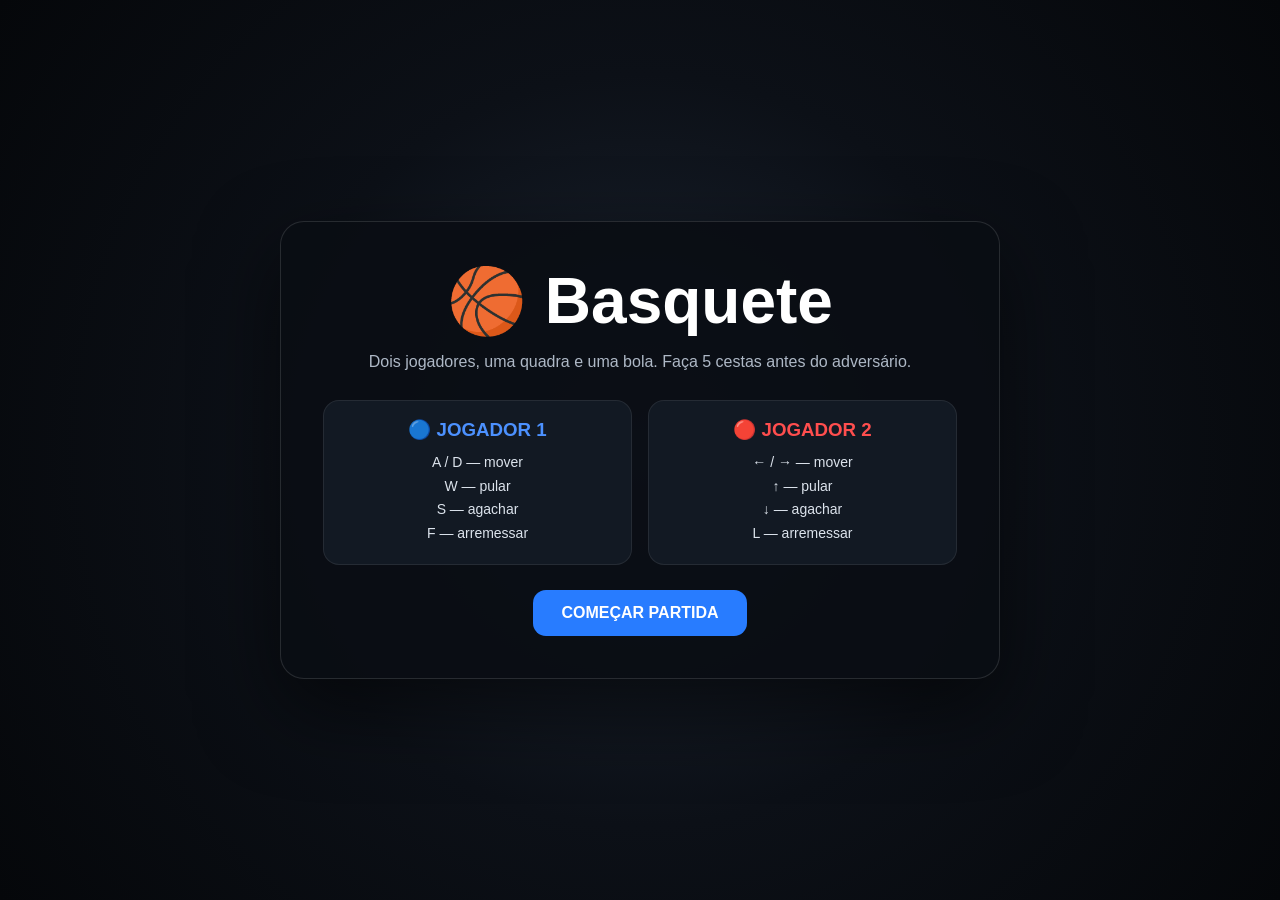
==== commit 5651c824: "Update fmt.Println message from 'Hello' to 'Goodbye'" ====
--- a/jogos/basquete/index.html
+++ b/jogos/basquete/index.html
@@ -4,7 +4,6 @@
 <head>
 <meta charset="UTF-8">
 <meta name="viewport" content="width=device-width, initial-scale=1.0">
-
 <title>Basquete 2 Jogadores</title>
 
 <style>
@@ -18,12 +17,8 @@
     width:100%;
     height:100%;
     overflow:hidden;
-    background:#10131a;
+    background:#080b10;
     font-family:Arial,Helvetica,sans-serif;
-}
-
-body{
-    color:white;
 }
 
 canvas{
@@ -38,117 +33,106 @@
 #gameOver{
     position:fixed;
     inset:0;
-    z-index:10;
-
     display:flex;
     align-items:center;
     justify-content:center;
-
+    z-index:20;
     background:
-        radial-gradient(
-            circle at center,
-            #26364d 0%,
-            #111721 48%,
-            #080b10 100%
-        );
+        radial-gradient(circle at center,#1d2633 0%,#0c1017 48%,#05070a 100%);
+    color:white;
 }
 
 .panel{
-    width:min(620px,90vw);
+    width:min(720px,92vw);
     padding:42px;
-
+    border:1px solid rgba(255,255,255,.12);
     border-radius:24px;
-
-    background:rgba(13,18,27,.95);
-
-    border:2px solid rgba(255,255,255,.12);
-
-    box-shadow:
-        0 25px 80px rgba(0,0,0,.6);
-
+    background:rgba(10,14,20,.92);
+    box-shadow:0 30px 80px rgba(0,0,0,.55);
     text-align:center;
 }
 
 .panel h1{
-    font-size:42px;
-    margin-bottom:12px;
+    font-size:clamp(34px,6vw,64px);
+    margin-bottom:10px;
 }
 
 .panel p{
-    color:#c8d0dc;
+    color:#aeb8c6;
     line-height:1.6;
-    margin-bottom:25px;
+    margin:8px 0;
+}
+
+.controls{
+    display:grid;
+    grid-template-columns:1fr 1fr;
+    gap:16px;
+    margin:25px 0;
+}
+
+.controlBox{
+    padding:18px;
+    border-radius:16px;
+    background:#121923;
+    border:1px solid rgba(255,255,255,.08);
+}
+
+.controlBox h3{
+    margin-bottom:10px;
+}
+
+.controlBox:first-child h3{
+    color:#4c91ff;
+}
+
+.controlBox:last-child h3{
+    color:#ff4e4e;
+}
+
+.keys{
+    color:#dce3ec;
+    font-size:14px;
+    line-height:1.7;
 }
 
 button{
     border:0;
-    border-radius:12px;
-
-    padding:15px 30px;
-
-    font-size:18px;
-    font-weight:bold;
-
-    cursor:pointer;
-
+    border-radius:13px;
+    padding:14px 28px;
     background:#287cff;
     color:white;
+    font-weight:bold;
+    font-size:16px;
+    cursor:pointer;
 }
 
 button:hover{
     filter:brightness(1.12);
 }
 
-.controls{
-    margin:20px 0 28px;
-
-    display:grid;
-
-    grid-template-columns:1fr 1fr;
-
-    gap:15px;
-}
-
-.controlBox{
-    padding:15px;
-
-    border-radius:14px;
-
-    background:rgba(255,255,255,.06);
-
-    border:
-        1px solid
-        rgba(255,255,255,.08);
-
-    line-height:1.7;
-}
-
-.controlBox strong{
-    display:block;
-    margin-bottom:8px;
-}
-
-.blue{
-    color:#4f91ff;
-}
-
-.red{
-    color:#ff5757;
-}
-
-.hidden{
-    display:none !important;
-}
-
-#gameOver h1{
-    font-size:40px;
-    margin-bottom:15px;
-}
-
-.finalScore{
+#gameOver{
+    display:none;
+}
+
+#result{
     font-size:32px;
     font-weight:bold;
-    margin:20px 0 28px;
+    margin:18px 0;
+}
+
+#finalScore{
+    color:#cbd3df;
+    margin-bottom:25px;
+}
+
+@media(max-width:700px){
+    .controls{
+        grid-template-columns:1fr;
+    }
+
+    .panel{
+        padding:28px 20px;
+    }
 }
 </style>
 </head>
@@ -157,301 +141,92 @@
 
 <canvas id="game"></canvas>
 
-
-<!-- =====================================================
-     MENU
-===================================================== -->
-
 <div id="menu">
-
     <div class="panel">
-
-        <h1>
-            🏀 Basquete 2 Jogadores
-        </h1>
+        <h1>🏀 Basquete</h1>
 
         <p>
-            Jogue uma partida de basquete
-            contra outra pessoa no mesmo computador.
+            Dois jogadores, uma quadra e uma bola.
+            Faça 5 cestas antes do adversário.
         </p>
 
         <div class="controls">
 
             <div class="controlBox">
-
-                <strong class="blue">
-                    🔵 JOGADOR 1
-                </strong>
-
-                A / D — Mover<br>
-                W — Pular<br>
-                S — Agachar<br>
-                <b>F — Arremessar</b>
-
+                <h3>🔵 JOGADOR 1</h3>
+                <div class="keys">
+                    A / D — mover<br>
+                    W — pular<br>
+                    S — agachar<br>
+                    F — arremessar
+                </div>
             </div>
 
             <div class="controlBox">
-
-                <strong class="red">
-                    🔴 JOGADOR 2
-                </strong>
-
-                ← / → — Mover<br>
-                ↑ — Pular<br>
-                ↓ — Agachar<br>
-                <b>L — Arremessar</b>
-
+                <h3>🔴 JOGADOR 2</h3>
+                <div class="keys">
+                    ← / → — mover<br>
+                    ↑ — pular<br>
+                    ↓ — agachar<br>
+                    L — arremessar
+                </div>
             </div>
 
         </div>
 
-        <p>
-            🏆 Primeiro jogador a fazer
-            5 cestas vence.<br>
-
-            Se o tempo acabar,
-            vence quem tiver mais cestas.
-        </p>
-
-        <button id="startBtn">
-            COMEÇAR PARTIDA
-        </button>
-
+        <button id="startBtn">COMEÇAR PARTIDA</button>
     </div>
-
 </div>
 
-
-<!-- =====================================================
-     GAME OVER
-===================================================== -->
-
-<div id="gameOver" class="hidden">
-
+<div id="gameOver">
     <div class="panel">
-
-        <h1 id="winnerText">
-            🏆 FIM DE JOGO
-        </h1>
-
-        <div
-            class="finalScore"
-            id="finalScore"
-        >
-            0 × 0
-        </div>
-
-        <button id="restartBtn">
-            JOGAR NOVAMENTE
-        </button>
-
+        <h1>🏀 Fim de jogo</h1>
+        <div id="result"></div>
+        <div id="finalScore"></div>
+        <button id="restartBtn">JOGAR NOVAMENTE</button>
     </div>
-
 </div>
 
-
 <script>
-
-/* =====================================================
+"use strict";
+
+/* =========================================================
    CANVAS
-===================================================== */
-
-const canvas =
-    document.getElementById("game");
-
-const ctx =
-    canvas.getContext("2d");
-
-
-/* =====================================================
-   ELEMENTOS
-===================================================== */
-
-const menu =
-    document.getElementById("menu");
-
-const gameOver =
-    document.getElementById("gameOver");
-
-const startBtn =
-    document.getElementById("startBtn");
-
-const restartBtn =
-    document.getElementById("restartBtn");
-
-const winnerText =
-    document.getElementById("winnerText");
-
-const finalScore =
-    document.getElementById("finalScore");
-
-
-/* =====================================================
+========================================================= */
+
+const canvas = document.getElementById("game");
+const ctx = canvas.getContext("2d");
+
+let W = window.innerWidth;
+let H = window.innerHeight;
+
+function resize(){
+    W = window.innerWidth;
+    H = window.innerHeight;
+
+    canvas.width = W;
+    canvas.height = H;
+}
+
+window.addEventListener("resize", resize);
+resize();
+
+
+/* =========================================================
    MUNDO
-===================================================== */
+========================================================= */
 
 const WORLD_WIDTH = 1600;
 const WORLD_HEIGHT = 900;
 
-let W = window.innerWidth;
-let H = window.innerHeight;
-
 const groundY = 765;
 
 const gravity = 2100;
 
 
-/* =====================================================
-   ESTADO
-===================================================== */
-
-let playing = false;
-
-let score1 = 0;
-let score2 = 0;
-
-let matchTime = 120;
-
-let resetTimer = 0;
-
-
-/* =====================================================
-   SISTEMA DE MOVIMENTO
-===================================================== */
-
-const keys = Object.create(null);
-
-
-/*
-    Aqui NÃO usamos mais outro sistema
-    de teclado para F e L.
-
-    O teclado inteiro é controlado
-    por este único evento.
-*/
-
-document.addEventListener(
-    "keydown",
-    function(e){
-
-        /*
-            Guarda a tecla para movimentação.
-        */
-
-        keys[e.code] = true;
-
-
-        /*
-            =========================================
-            JOGADOR 1 — F
-            =========================================
-        */
-
-        if(
-            e.code === "KeyF" ||
-            e.key === "f" ||
-            e.key === "F"
-        ){
-
-            e.preventDefault();
-            e.stopPropagation();
-
-            if(
-                playing &&
-                ball.heldBy === player1
-            ){
-
-                shootBall(player1);
-
-            }
-
-        }
-
-
-        /*
-            =========================================
-            JOGADOR 2 — L
-            =========================================
-        */
-
-        if(
-            e.code === "KeyL" ||
-            e.key === "l" ||
-            e.key === "L"
-        ){
-
-            e.preventDefault();
-            e.stopPropagation();
-
-            if(
-                playing &&
-                ball.heldBy === player2
-            ){
-
-                shootBall(player2);
-
-            }
-
-        }
-
-
-        /*
-            Impede as setas de mexerem
-            na página.
-        */
-
-        if(
-            e.code === "ArrowLeft" ||
-            e.code === "ArrowRight" ||
-            e.code === "ArrowUp" ||
-            e.code === "ArrowDown"
-        ){
-
-            e.preventDefault();
-
-        }
-
-    },
-    true
-);
-
-
-document.addEventListener(
-    "keyup",
-    function(e){
-
-        keys[e.code] = false;
-
-    },
-    true
-);
-
-
-/* =====================================================
-   TAMANHO
-===================================================== */
-
-function resize(){
-
-    W = window.innerWidth;
-    H = window.innerHeight;
-
-    canvas.width = W;
-    canvas.height = H;
-
-}
-
-window.addEventListener(
-    "resize",
-    resize
-);
-
-resize();
-
-
-/* =====================================================
+/* =========================================================
    CESTAS
-===================================================== */
+========================================================= */
 
 const basket1 = {
     x:125,
@@ -466,16 +241,13 @@
 };
 
 
-/* =====================================================
-   JOGADOR 1
-===================================================== */
+/* =========================================================
+   JOGADORES
+========================================================= */
 
 const player1 = {
-
     x:400,
-
     y:groundY-105,
-
     vx:0,
     vy:0,
 
@@ -486,26 +258,15 @@
     dark:"#104aaf",
 
     facing:1,
-
     onGround:true,
-
     crouching:false,
 
     shootCooldown:0
-
 };
 
-
-/* =====================================================
-   JOGADOR 2
-===================================================== */
-
 const player2 = {
-
     x:1138,
-
     y:groundY-105,
-
     vx:0,
     vy:0,
 
@@ -516,24 +277,19 @@
     dark:"#9d1717",
 
     facing:-1,
-
     onGround:true,
-
     crouching:false,
 
     shootCooldown:0
-
 };
 
 
-/* =====================================================
+/* =========================================================
    BOLA
-===================================================== */
+========================================================= */
 
 const ball = {
-
     x:400,
-
     y:groundY-105,
 
     z:0,
@@ -547,15 +303,124 @@
     heldBy:player1,
 
     scored:false
-
 };
 
 
-/* =====================================================
-   RESET
-===================================================== */
-
-function resetGame(){
+/* =========================================================
+   PARTIDA
+========================================================= */
+
+let playing = false;
+
+let score1 = 0;
+let score2 = 0;
+
+let matchTime = 120;
+
+let resetTimer = 0;
+
+let lastTime = performance.now();
+
+
+/* =========================================================
+   TECLAS
+========================================================= */
+
+const keys = Object.create(null);
+
+document.addEventListener(
+    "keydown",
+    function(e){
+
+        keys[e.code] = true;
+
+        /*
+         * Impede o navegador de usar as setas para
+         * rolar a página.
+         */
+        if(
+            e.code === "ArrowLeft" ||
+            e.code === "ArrowRight" ||
+            e.code === "ArrowUp" ||
+            e.code === "ArrowDown" ||
+            e.code === "Space"
+        ){
+            e.preventDefault();
+        }
+
+        /*
+         * ARREMESSO DO JOGADOR 1
+         */
+        if(
+            e.code === "KeyF" &&
+            !e.repeat
+        ){
+            e.preventDefault();
+
+            if(
+                playing &&
+                ball.heldBy === player1
+            ){
+                shootBall(player1);
+            }
+        }
+
+        /*
+         * ARREMESSO DO JOGADOR 2
+         */
+        if(
+            e.code === "KeyL" &&
+            !e.repeat
+        ){
+            e.preventDefault();
+
+            if(
+                playing &&
+                ball.heldBy === player2
+            ){
+                shootBall(player2);
+            }
+        }
+
+    },
+    true
+);
+
+
+document.addEventListener(
+    "keyup",
+    function(e){
+
+        keys[e.code] = false;
+
+    },
+    true
+);
+
+
+/* =========================================================
+   BOTÕES
+========================================================= */
+
+document.getElementById("startBtn").addEventListener(
+    "click",
+    startGame
+);
+
+document.getElementById("restartBtn").addEventListener(
+    "click",
+    startGame
+);
+
+
+/* =========================================================
+   INICIAR
+========================================================= */
+
+function startGame(){
+
+    document.getElementById("menu").style.display = "none";
+    document.getElementById("gameOver").style.display = "none";
 
     score1 = 0;
     score2 = 0;
@@ -564,28 +429,36 @@
 
     resetTimer = 0;
 
+    playing = true;
 
     player1.x = 400;
     player1.y = groundY-player1.height;
 
+    player2.x = 1138;
+    player2.y = groundY-player2.height;
+
     player1.vx = 0;
     player1.vy = 0;
 
-    player1.onGround = true;
-    player1.crouching = false;
-    player1.shootCooldown = 0;
-
-
-    player2.x = 1138;
-    player2.y = groundY-player2.height;
-
     player2.vx = 0;
     player2.vy = 0;
 
+    player1.onGround = true;
     player2.onGround = true;
+
+    player1.crouching = false;
     player2.crouching = false;
+
+    player1.facing = 1;
+    player2.facing = -1;
+
+    player1.shootCooldown = 0;
     player2.shootCooldown = 0;
 
+    /*
+     * A bola começa com o jogador 1.
+     */
+    ball.heldBy = player1;
 
     ball.x = player1.x;
     ball.y = player1.y;
@@ -596,141 +469,47 @@
     ball.vy = 0;
     ball.vz = 0;
 
-    ball.heldBy = player1;
-
     ball.scored = false;
 
-}
-
-
-/* =====================================================
-   COMEÇAR
-===================================================== */
-
-function startGame(){
-
-    resetGame();
-
-    menu.classList.add("hidden");
-
-    gameOver.classList.add("hidden");
-
-    playing = true;
-
-}
-
-
-/* =====================================================
-   FINAL
-===================================================== */
-
-function finishGame(){
-
-    if(!playing){
-        return;
-    }
-
-    playing = false;
-
-
-    if(score1 > score2){
-
-        winnerText.textContent =
-            "🔵 JOGADOR 1 VENCEU!";
-
-    }
-    else if(score2 > score1){
-
-        winnerText.textContent =
-            "🔴 JOGADOR 2 VENCEU!";
-
-    }
-    else{
-
-        winnerText.textContent =
-            "🤝 EMPATE!";
-
-    }
-
-
-    finalScore.textContent =
-        "JOGADOR 1   " +
-        score1 +
-        " × " +
-        score2 +
-        "   JOGADOR 2";
-
-
-    gameOver.classList.remove(
-        "hidden"
-    );
-
-}
-
-
-/* =====================================================
+    lastTime = performance.now();
+}
+
+
+/* =========================================================
    POSIÇÃO DA MÃO
-===================================================== */
+========================================================= */
 
 function getHandPosition(player){
 
     return {
-
         x:
             player.x +
             player.width/2 +
             player.facing*42,
 
         y:
-            player.y+43
-
+            player.y +
+            (player.crouching ? 66 : 48)
     };
 
 }
 
 
-/* =====================================================
-   ARREMESSAR
-===================================================== */
+/* =========================================================
+   ARREMESSO
+========================================================= */
 
 function shootBall(player){
 
-    /*
-        SEGURANÇA:
-        só pode arremessar durante
-        a partida.
-    */
-
-    if(!playing){
-        return;
-    }
-
-
-    /*
-        Se a bola não estiver
-        com esse jogador, não arremessa.
-    */
-
-    if(ball.heldBy !== player){
-        return;
-    }
-
-
-    /*
-        Pequeno cooldown.
-    */
-
-    if(player.shootCooldown > 0){
-        return;
-    }
-
-
-    player.shootCooldown = 0.65;
-
-
-    /*
-        Cesta adversária.
-    */
+    if(!playing) return;
+
+    if(ball.heldBy !== player) return;
+
+    if(player.shootCooldown > 0) return;
+
+
+    player.shootCooldown = 0.55;
+
 
     const target =
         player === player1
@@ -738,78 +517,76 @@
         : basket1;
 
 
-    /*
-        Mão.
-    */
-
-    const hand =
-        getHandPosition(player);
-
-
-    /*
-        SOLTA A BOLA.
-    */
-
+    const hand = getHandPosition(player);
+
+
+    /*
+     * Libera a bola.
+     */
     ball.heldBy = null;
+
 
     ball.x = hand.x;
     ball.y = hand.y;
 
-    ball.z = 45;
-
-
-    /*
-        Distância.
-    */
-
+    /*
+     * Altura inicial da bola.
+     */
+    ball.z = 48;
+
+
+    /*
+     * Direção horizontal.
+     */
     const dx =
         target.x -
         ball.x;
 
+
+    /*
+     * Tempo de voo.
+     */
     const distance =
         Math.abs(dx);
 
-
-    /*
-        Tempo do arremesso.
-    */
-
     const flightTime =
         Math.max(
-            0.9,
+            1.0,
             Math.min(
-                1.7,
-                0.85 +
-                distance/1500
+                1.65,
+                0.95 +
+                distance/1700
             )
         );
 
 
     /*
-        Movimento horizontal.
-    */
-
+     * Velocidade horizontal.
+     */
     ball.vx =
         dx /
         flightTime;
 
 
     /*
-        Altura do aro.
-    */
-
-    const targetZ =
-        ball.y -
-        target.rimY;
-
-
-    /*
-        Movimento vertical.
-    */
-
+     * A bola precisa subir e depois
+     * descer até a altura do aro.
+     *
+     * Aqui usamos Z como altura real.
+     */
+    const desiredHeight =
+        360;
+
+
+    /*
+     * Fórmula da parábola:
+     *
+     * z = z0 + vz*t - gravity*t²/2
+     */
     ball.vz =
         (
-            targetZ +
+            desiredHeight -
+            ball.z +
             0.5 *
             gravity *
             flightTime *
@@ -818,236 +595,166 @@
         flightTime;
 
 
+    /*
+     * Movimento vertical da quadra.
+     */
     ball.vy = 0;
 
     ball.scored = false;
-
-}
-
-
-/* =====================================================
-   MOVIMENTO
-===================================================== */
-
-function updatePlayer(
-    player,
-    dt,
-    controls
-){
-
-    let moving = false;
-
-
-    if(keys[controls.left]){
-
-        player.vx = -430;
-
-        player.facing = -1;
-
-        moving = true;
-
-    }
-
-
-    if(keys[controls.right]){
-
-        player.vx = 430;
-
-        player.facing = 1;
-
-        moving = true;
-
-    }
-
-
-    if(!moving){
-
-        player.vx *=
-            Math.pow(
-                0.0005,
-                dt
-            );
-
-    }
-
-
+}
+
+
+/* =========================================================
+   ATUALIZAR JOGADOR
+========================================================= */
+
+function updatePlayer(player,dt,control){
+
+    let move = 0;
+
+
+    if(keys[control.left]){
+        move -= 1;
+    }
+
+    if(keys[control.right]){
+        move += 1;
+    }
+
+
+    const speed = 430;
+
+
+    player.vx =
+        move *
+        speed;
+
+
+    if(move !== 0){
+
+        player.facing =
+            move > 0
+            ? 1
+            : -1;
+
+    }
+
+
+    /*
+     * PULO
+     */
     if(
-        keys[controls.jump] &&
+        keys[control.jump] &&
         player.onGround
     ){
 
-        player.vy = -820;
+        player.vy = -850;
 
         player.onGround = false;
 
     }
 
 
+    /*
+     * AGACHAR
+     */
     player.crouching =
-        !!keys[controls.down];
-
-
-    player.vy +=
-        gravity*dt;
-
-
-    player.x +=
-        player.vx*dt;
-
-
-    player.y +=
-        player.vy*dt;
-
+        !!keys[control.down];
+
+
+    /*
+     * FÍSICA
+     */
+    player.vy += gravity * dt;
+
+    player.x += player.vx * dt;
+
+    player.y += player.vy * dt;
+
+
+    /*
+     * Limites da quadra.
+     */
+    if(player.x < 25){
+        player.x = 25;
+    }
 
     if(
-        player.y +
-        player.height >=
-        groundY
+        player.x >
+        WORLD_WIDTH -
+        player.width -
+        25
     ){
 
-        player.y =
-            groundY -
-            player.height;
+        player.x =
+            WORLD_WIDTH -
+            player.width -
+            25;
+
+    }
+
+
+    /*
+     * Chão.
+     */
+    const floor =
+        groundY -
+        player.height;
+
+    if(player.y >= floor){
+
+        player.y = floor;
 
         player.vy = 0;
 
         player.onGround = true;
 
-    }
-
-
-    player.x =
-        Math.max(
-            55,
-            Math.min(
-                WORLD_WIDTH -
-                55 -
-                player.width,
-                player.x
-            )
-        );
+    }else{
+
+        player.onGround = false;
+
+    }
 
 
     if(player.shootCooldown > 0){
 
         player.shootCooldown -= dt;
 
-    }
-
-}
-
-
-/* =====================================================
-   BOLA
-===================================================== */
-
-function updateBall(dt){
-
-    if(ball.heldBy){
-
-        const hand =
-            getHandPosition(
-                ball.heldBy
-            );
-
-        ball.x = hand.x;
-        ball.y = hand.y;
-        ball.z = 0;
-
-        return;
-
-    }
-
-
-    ball.x += ball.vx*dt;
-
-    ball.y += ball.vy*dt;
-
-
-    ball.vz -= gravity*dt;
-
-    ball.z += ball.vz*dt;
-
-
-    if(ball.z < 0){
-
-        ball.z = 0;
-
-
-        if(
-            Math.abs(ball.vz) > 180
-        ){
-
-            ball.vz *= -0.48;
-
+        if(player.shootCooldown < 0){
+            player.shootCooldown = 0;
         }
-        else{
-
-            ball.vz = 0;
-
-        }
-
-
-        ball.vx *= 0.88;
-
-    }
-
-
-    if(ball.x < 25){
-
-        ball.x = 25;
-
-        ball.vx *= -0.55;
-
-    }
-
-
-    if(ball.x > WORLD_WIDTH-25){
-
-        ball.x =
-            WORLD_WIDTH-25;
-
-        ball.vx *= -0.55;
-
-    }
-
-}
-
-
-/* =====================================================
+
+    }
+}
+
+
+/* =========================================================
    PEGAR BOLA
-===================================================== */
+========================================================= */
 
 function tryPickupBall(player){
 
-    if(ball.heldBy){
-        return;
-    }
-
-
-    if(ball.z > 95){
-        return;
-    }
-
-
-    const playerCenterX =
+    if(ball.heldBy) return;
+
+    if(ball.z > 105) return;
+
+
+    const centerX =
         player.x +
         player.width/2;
 
-
-    const playerCenterY =
+    const centerY =
         player.y +
         player.height/2;
 
 
     const dx =
         ball.x -
-        playerCenterX;
-
+        centerX;
 
     const dy =
         ball.y -
-        playerCenterY;
+        centerY;
 
 
     const distance =
@@ -1065,25 +772,122 @@
         ball.vy = 0;
         ball.vz = 0;
 
-    }
-
-}
-
-
-/* =====================================================
-   CESTA
-===================================================== */
+        ball.scored = false;
+
+    }
+
+}
+
+
+/* =========================================================
+   BOLA
+========================================================= */
+
+function updateBall(dt){
+
+    /*
+     * Bola segurada.
+     */
+    if(ball.heldBy){
+
+        const hand =
+            getHandPosition(ball.heldBy);
+
+        ball.x = hand.x;
+        ball.y = hand.y;
+
+        ball.z = 0;
+
+        ball.vx = 0;
+        ball.vy = 0;
+        ball.vz = 0;
+
+        return;
+    }
+
+
+    /*
+     * Movimento horizontal.
+     */
+    ball.x += ball.vx * dt;
+
+
+    /*
+     * Movimento vertical da quadra.
+     */
+    ball.y += ball.vy * dt;
+
+
+    /*
+     * Gravidade da altura.
+     */
+    ball.vz -= gravity * dt;
+
+    ball.z += ball.vz * dt;
+
+
+    /*
+     * Chão.
+     */
+    if(ball.z < 0){
+
+        ball.z = 0;
+
+
+        if(Math.abs(ball.vz) > 180){
+
+            ball.vz *= -0.48;
+
+        }else{
+
+            ball.vz = 0;
+
+        }
+
+
+        ball.vx *= 0.88;
+
+    }
+
+
+    /*
+     * Paredes.
+     */
+    if(ball.x < 25){
+
+        ball.x = 25;
+
+        ball.vx *= -0.55;
+
+    }
+
+
+    if(
+        ball.x >
+        WORLD_WIDTH -
+        25
+    ){
+
+        ball.x =
+            WORLD_WIDTH -
+            25;
+
+        ball.vx *= -0.55;
+
+    }
+
+}
+
+
+/* =========================================================
+   COLISÃO COM A CESTA
+========================================================= */
 
 function checkBasketCollision(){
 
-    if(ball.heldBy){
-        return;
-    }
-
-
-    if(ball.scored){
-        return;
-    }
+    if(ball.heldBy) return;
+
+    if(ball.scored) return;
 
 
     const baskets = [
@@ -1103,8 +907,19 @@
 
     for(const item of baskets){
 
-        const b =
-            item.basket;
+        const b = item.basket;
+
+
+        /*
+         * Altura da bola no mundo.
+         *
+         * O aro fica em uma posição vertical
+         * de tela. Como o chão está em groundY,
+         * convertemos a altura do aro para Z.
+         */
+        const rimHeight =
+            groundY -
+            b.rimY;
 
 
         const horizontal =
@@ -1114,23 +929,21 @@
             );
 
 
-        const ballScreenY =
-            ball.y -
-            ball.z;
-
-
         const vertical =
             Math.abs(
-                ballScreenY -
-                b.rimY
+                ball.z -
+                rimHeight
             );
 
 
+        /*
+         * A bola precisa estar descendo.
+         */
         if(
             horizontal <
             b.rimWidth/2
             &&
-            vertical < 22
+            vertical < 28
             &&
             ball.vz < 0
         ){
@@ -1139,13 +952,20 @@
 
 
             if(item.player === 1){
+
                 score1++;
+
+            }else{
+
+                score2++;
+
             }
-            else{
-                score2++;
-            }
-
-
+
+
+            /*
+             * O jogador que sofreu a cesta
+             * recebe a bola.
+             */
             const nextPlayer =
                 item.player === 1
                 ? player2
@@ -1169,6 +989,9 @@
             ball.vz = 0;
 
 
+            /*
+             * Vitória por 5.
+             */
             if(
                 score1 >= 5 ||
                 score2 >= 5
@@ -1190,6 +1013,9 @@
             }
 
 
+            /*
+             * Pequeno intervalo após a cesta.
+             */
             resetTimer = 1.1;
 
             return;
@@ -1201,116 +1027,130 @@
 }
 
 
-/* =====================================================
-   TEMPO
-===================================================== */
-
-function updateTimer(dt){
-
-    if(!playing){
-        return;
-    }
-
-
-    matchTime -= dt;
-
-
-    if(matchTime <= 0){
-
-        matchTime = 0;
-
-        finishGame();
-
-    }
-
-}
-
-
-/* =====================================================
-   UPDATE
-===================================================== */
-
-function update(dt){
-
-    if(!playing){
-        return;
-    }
-
-
-    if(resetTimer > 0){
-
-        resetTimer -= dt;
-
-        if(resetTimer < 0){
-            resetTimer = 0;
-        }
-
-    }
-
-
-    updatePlayer(
-        player1,
-        dt,
-        {
-            left:"KeyA",
-            right:"KeyD",
-            jump:"KeyW",
-            down:"KeyS"
-        }
-    );
-
-
-    updatePlayer(
-        player2,
-        dt,
-        {
-            left:"ArrowLeft",
-            right:"ArrowRight",
-            jump:"ArrowUp",
-            down:"ArrowDown"
-        }
-    );
-
-
-    if(resetTimer <= 0){
-
-        tryPickupBall(player1);
-
-        tryPickupBall(player2);
-
-    }
-
-
-    updateBall(dt);
-
-    checkBasketCollision();
-
-    updateTimer(dt);
-
-}
-
-
-/* =====================================================
-   FUNDO
-===================================================== */
-
-function drawBackground(){
-
-    const scaleX =
-        W/WORLD_WIDTH;
-
-    const scaleY =
-        H/WORLD_HEIGHT;
-
+/* =========================================================
+   FIM DA PARTIDA
+========================================================= */
+
+function finishGame(){
+
+    if(!playing) return;
+
+    playing = false;
+
+
+    const result =
+        document.getElementById("result");
+
+    const finalScore =
+        document.getElementById("finalScore");
+
+
+    if(score1 > score2){
+
+        result.textContent =
+            "🔵 JOGADOR 1 VENCEU!";
+
+    }else if(score2 > score1){
+
+        result.textContent =
+            "🔴 JOGADOR 2 VENCEU!";
+
+    }else{
+
+        result.textContent =
+            "🤝 EMPATE!";
+
+    }
+
+
+    finalScore.textContent =
+        `Placar final: ${score1} × ${score2}`;
+
+
+    document.getElementById("gameOver").style.display =
+        "flex";
+
+}
+
+
+/* =========================================================
+   CÂMERA
+========================================================= */
+
+function getCamera(){
+
+    const middle =
+        (
+            player1.x +
+            player2.x
+        ) / 2;
+
+
+    let cameraX =
+        middle -
+        W / 2;
+
+
+    const scale =
+        Math.min(
+            W / WORLD_WIDTH,
+            H / WORLD_HEIGHT
+        );
+
+
+    const worldScreenWidth =
+        WORLD_WIDTH *
+        scale;
+
+
+    if(worldScreenWidth <= W){
+
+        cameraX = 0;
+
+    }else{
+
+        const maxCamera =
+            WORLD_WIDTH -
+            W / scale;
+
+        cameraX =
+            Math.max(
+                0,
+                Math.min(
+                    cameraX,
+                    maxCamera
+                )
+            );
+
+    }
+
+
+    return {
+        x:cameraX,
+        scale
+    };
+
+}
+
+
+/* =========================================================
+   DESENHAR QUADRA
+========================================================= */
+
+function drawCourt(camera){
+
+    const s = camera.scale;
 
     ctx.save();
 
-    ctx.scale(
-        scaleX,
-        scaleY
-    );
-
-
+    ctx.translate(
+        -camera.x * s,
+        0
+    );
+
+    /*
+     * Fundo.
+     */
     const sky =
         ctx.createLinearGradient(
             0,
@@ -1319,420 +1159,379 @@
             groundY
         );
 
-
     sky.addColorStop(
         0,
-        "#172334"
-    );
-
+        "#090d14"
+    );
 
     sky.addColorStop(
         1,
-        "#405a76"
-    );
-
+        "#151b24"
+    );
 
     ctx.fillStyle = sky;
-
 
     ctx.fillRect(
         0,
         0,
-        WORLD_WIDTH,
-        groundY
-    );
-
-
-    /* ARQUIBANCADAS */
-
-    ctx.fillStyle =
-        "#202832";
-
+        WORLD_WIDTH * s,
+        groundY * s
+    );
+
+
+    /*
+     * Arquibancadas.
+     */
+    ctx.fillStyle = "#10151d";
 
     ctx.fillRect(
         0,
-        220,
-        WORLD_WIDTH,
-        280
-    );
-
-
-    for(
-        let row=0;
-        row<5;
-        row++
-    ){
-
-        const y =
-            260 +
-            row*48;
-
-
-        ctx.fillStyle =
-            row%2===0
-            ? "#293440"
-            : "#242e39";
-
-
-        ctx.fillRect(
-            0,
-            y,
-            WORLD_WIDTH,
-            38
-        );
-
-    }
-
-
-    /* PÚBLICO */
-
-    for(
-        let row=0;
-        row<5;
-        row++
-    ){
-
-        for(
-            let x=25;
-            x<WORLD_WIDTH;
-            x+=42
-        ){
+        250,
+        WORLD_WIDTH * s,
+        230
+    );
+
+
+    /*
+     * Público.
+     */
+    for(let row=0;row<4;row++){
+
+        for(let i=0;i<45;i++){
+
+            const x =
+                15 +
+                i*36 +
+                (row%2)*15;
 
             const y =
-                250 +
-                row*48;
-
+                285 +
+                row*43;
 
             ctx.fillStyle =
-                row%3===0
-                ? "#d7a36d"
-                : "#b7c0ca";
-
+                i%3===0
+                ? "#d5dbe4"
+                : i%3===1
+                ? "#596575"
+                : "#303b49";
 
             ctx.beginPath();
 
             ctx.arc(
-                x,
-                y,
-                8,
+                x*s,
+                y*s,
+                8*s,
                 0,
                 Math.PI*2
             );
 
             ctx.fill();
 
-
-            ctx.fillStyle =
-                "#303b49";
-
-
-            ctx.fillRect(
-                x-9,
-                y+8,
-                18,
-                25
-            );
-
         }
 
     }
 
 
-    /* PISO */
-
+    /*
+     * Parede.
+     */
+    ctx.fillStyle = "#070a0e";
+
+    ctx.fillRect(
+        0,
+        0,
+        WORLD_WIDTH*s,
+        75
+    );
+
+
+    /*
+     * Piso.
+     */
     const floor =
         ctx.createLinearGradient(
             0,
-            groundY,
+            groundY*s,
             0,
-            WORLD_HEIGHT
+            WORLD_HEIGHT*s
         );
-
 
     floor.addColorStop(
         0,
-        "#d38b42"
-    );
-
+        "#a36a37"
+    );
 
     floor.addColorStop(
         1,
-        "#8d4f21"
-    );
-
+        "#5b371d"
+    );
 
     ctx.fillStyle = floor;
-
 
     ctx.fillRect(
         0,
-        groundY,
-        WORLD_WIDTH,
-        WORLD_HEIGHT-groundY
-    );
-
-
-    /* LINHAS */
-
+        groundY*s,
+        WORLD_WIDTH*s,
+        135*s
+    );
+
+
+    /*
+     * Linhas da quadra.
+     */
     ctx.strokeStyle =
         "rgba(255,255,255,.75)";
 
-    ctx.lineWidth = 6;
-
-
+    ctx.lineWidth =
+        5*s;
+
+
+    ctx.beginPath();
+
+    ctx.moveTo(
+        0,
+        groundY*s
+    );
+
+    ctx.lineTo(
+        WORLD_WIDTH*s,
+        groundY*s
+    );
+
+    ctx.stroke();
+
+
+    /*
+     * Linha central.
+     */
+    ctx.beginPath();
+
+    ctx.moveTo(
+        WORLD_WIDTH/2*s,
+        groundY*s
+    );
+
+    ctx.lineTo(
+        WORLD_WIDTH/2*s,
+        560*s
+    );
+
+    ctx.stroke();
+
+
+    /*
+     * Círculo central.
+     */
+    ctx.beginPath();
+
+    ctx.arc(
+        WORLD_WIDTH/2*s,
+        groundY*s,
+        110*s,
+        Math.PI,
+        Math.PI*2
+    );
+
+    ctx.stroke();
+
+
+    /*
+     * Áreas próximas às cestas.
+     */
     ctx.strokeRect(
-        25,
-        groundY+15,
-        WORLD_WIDTH-50,
-        110
-    );
-
-
+        0,
+        540*s,
+        250*s,
+        225*s
+    );
+
+    ctx.strokeRect(
+        (WORLD_WIDTH-250)*s,
+        540*s,
+        250*s,
+        225*s
+    );
+
+
+    /*
+     * Três pontos.
+     */
     ctx.beginPath();
 
+    ctx.arc(
+        125*s,
+        groundY*s,
+        260*s,
+        Math.PI*1.15,
+        Math.PI*1.85
+    );
+
+    ctx.stroke();
+
+
+    ctx.beginPath();
+
+    ctx.arc(
+        1475*s,
+        groundY*s,
+        260*s,
+        Math.PI*1.15,
+        Math.PI*1.85
+    );
+
+    ctx.stroke();
+
+
+    drawBasket(basket1,camera);
+    drawBasket(basket2,camera);
+
+    ctx.restore();
+
+}
+
+
+/* =========================================================
+   CESTA
+========================================================= */
+
+function drawBasket(b,camera){
+
+    const s = camera.scale;
+
+
+    /*
+     * Suporte.
+     */
+    ctx.strokeStyle = "#222a34";
+    ctx.lineWidth = 15*s;
+
+    ctx.beginPath();
+
     ctx.moveTo(
-        WORLD_WIDTH/2,
-        groundY
+        b.x*s,
+        765*s
     );
 
     ctx.lineTo(
-        WORLD_WIDTH/2,
-        WORLD_HEIGHT
+        b.x*s,
+        410*s
     );
 
     ctx.stroke();
 
 
+    /*
+     * Tabela.
+     */
+    ctx.fillStyle = "#e7ebef";
+
+    ctx.fillRect(
+        (b.x-70)*s,
+        (b.rimY-75)*s,
+        140*s,
+        80*s
+    );
+
+
+    ctx.strokeStyle = "#30363d";
+    ctx.lineWidth = 5*s;
+
+    ctx.strokeRect(
+        (b.x-70)*s,
+        (b.rimY-75)*s,
+        140*s,
+        80*s
+    );
+
+
+    /*
+     * Aro.
+     */
+    ctx.strokeStyle = "#e34b24";
+    ctx.lineWidth = 8*s;
+
     ctx.beginPath();
 
-    ctx.arc(
-        WORLD_WIDTH/2,
-        groundY+65,
-        70,
-        0,
-        Math.PI*2
-    );
-
-    ctx.stroke();
-
-
-    ctx.restore();
-
-}
-
-
-/* =====================================================
-   CESTA
-===================================================== */
-
-function drawBasket(basket){
-
-    const scaleX =
-        W/WORLD_WIDTH;
-
-    const scaleY =
-        H/WORLD_HEIGHT;
-
-
-    ctx.save();
-
-    ctx.scale(
-        scaleX,
-        scaleY
-    );
-
-
-    const x =
-        basket.x;
-
-
-    /* POSTE */
-
-    ctx.fillStyle =
-        "#18202a";
-
-
-    ctx.fillRect(
-        x-10,
-        basket.rimY-5,
-        20,
-        groundY-(basket.rimY-5)
-    );
-
-
-    /* TABELA */
-
-    ctx.fillStyle =
-        "#edf3f8";
-
-
-    ctx.fillRect(
-        x-63,
-        basket.rimY-82,
-        126,
-        78
-    );
-
-
-    ctx.strokeStyle =
-        "#111";
-
-
-    ctx.lineWidth = 6;
-
-
-    ctx.strokeRect(
-        x-63,
-        basket.rimY-82,
-        126,
-        78
-    );
-
-
-    /* QUADRADO */
-
-    ctx.strokeStyle =
-        "#d33";
-
-    ctx.lineWidth = 5;
-
-
-    ctx.strokeRect(
-        x-31,
-        basket.rimY-57,
-        62,
-        43
-    );
-
-
-    /* ARO */
-
-    ctx.strokeStyle =
-        "#e85b24";
-
-    ctx.lineWidth = 9;
-
-
-    ctx.beginPath();
-
-
     ctx.ellipse(
-        x,
-        basket.rimY,
-        basket.rimWidth/2,
-        10,
+        b.x*s,
+        b.rimY*s,
+        b.rimWidth/2*s,
+        12*s,
         0,
         0,
         Math.PI*2
     );
 
-
     ctx.stroke();
 
 
-    /* REDE */
-
+    /*
+     * Rede.
+     */
     ctx.strokeStyle =
-        "rgba(255,255,255,.8)";
-
-    ctx.lineWidth = 2;
-
-
-    for(
-        let i=-4;
-        i<=4;
-        i++
-    ){
+        "rgba(255,255,255,.65)";
+
+    ctx.lineWidth =
+        2*s;
+
+    for(let i=-4;i<=4;i++){
 
         ctx.beginPath();
 
         ctx.moveTo(
-            x+i*9,
-            basket.rimY+4
+            (b.x+i*9)*s,
+            (b.rimY+8)*s
         );
 
         ctx.lineTo(
-            x+i*6,
-            basket.rimY+48
+            (b.x+i*6)*s,
+            (b.rimY+75)*s
         );
 
         ctx.stroke();
 
     }
 
-
-    for(
-        let i=0;
-        i<5;
-        i++
-    ){
-
-        ctx.beginPath();
-
-        ctx.moveTo(
-            x-35+i*18,
-            basket.rimY+13
-        );
-
-        ctx.lineTo(
-            x-25+i*13,
-            basket.rimY+43
-        );
-
-        ctx.stroke();
-
-    }
-
-
-    ctx.restore();
-
-}
-
-
-/* =====================================================
-   JOGADOR
-===================================================== */
-
-function drawPlayer(player){
-
-    const scaleX =
-        W/WORLD_WIDTH;
-
-    const scaleY =
-        H/WORLD_HEIGHT;
+}
+
+
+/* =========================================================
+   DESENHAR JOGADOR
+========================================================= */
+
+function drawPlayer(player,camera){
+
+    const s = camera.scale;
+
+    const x =
+        player.x*s;
+
+    const y =
+        player.y*s;
+
+    const w =
+        player.width*s;
+
+    const h =
+        player.height*s;
 
 
     ctx.save();
 
-    ctx.scale(
-        scaleX,
-        scaleY
-    );
-
-
-    const cx =
-        player.x +
-        player.width/2;
-
-
-    const baseY =
-        player.y +
-        player.height;
-
-
-    /* SOMBRA */
-
+
+    /*
+     * Sombra.
+     */
     ctx.fillStyle =
-        "rgba(0,0,0,.25)";
-
+        "rgba(0,0,0,.3)";
 
     ctx.beginPath();
 
     ctx.ellipse(
-        cx,
-        groundY+2,
-        42,
-        10,
+        (player.x+w/2/s)*s,
+        groundY*s,
+        38*s,
+        10*s,
         0,
         0,
         Math.PI*2
@@ -1741,243 +1540,181 @@
     ctx.fill();
 
 
-    /* PERNAS */
-
+    /*
+     * Corpo.
+     */
     ctx.fillStyle =
-        "#111722";
-
+        player.dark;
 
     ctx.fillRect(
-        cx-21,
-        baseY-47,
-        17,
-        48
-    );
-
-
-    ctx.fillRect(
-        cx+4,
-        baseY-47,
-        17,
-        48
-    );
-
-
-    /* TÊNIS */
-
-    ctx.fillStyle =
-        "#f1f1f1";
-
-
-    ctx.fillRect(
-        cx-27,
-        baseY-7,
-        28,
-        9
-    );
-
-
-    ctx.fillRect(
-        cx+2,
-        baseY-7,
-        28,
-        9
-    );
-
-
-    /* CORPO */
-
+        x+9*s,
+        y+40*s,
+        w-18*s,
+        h-45*s
+    );
+
+
+    /*
+     * Camisa.
+     */
     ctx.fillStyle =
         player.color;
 
+    ctx.fillRect(
+        x+12*s,
+        y+39*s,
+        w-24*s,
+        h-48*s
+    );
+
+
+    /*
+     * Cabeça.
+     */
+    ctx.fillStyle =
+        "#d99a70";
 
     ctx.beginPath();
 
-    ctx.roundRect(
-        cx-27,
-        player.y+32,
-        54,
-        48,
-        12
+    ctx.arc(
+        x+w/2,
+        y+24*s,
+        20*s,
+        0,
+        Math.PI*2
     );
 
     ctx.fill();
 
 
-    /* DETALHE */
-
+    /*
+     * Cabelo.
+     */
     ctx.fillStyle =
-        player.dark;
-
-
-    ctx.fillRect(
-        cx-27,
-        player.y+62,
-        54,
-        18
-    );
-
-
-    /* BRAÇO TRASEIRO */
-
-    ctx.strokeStyle =
-        player.dark;
-
-    ctx.lineWidth = 14;
-
-    ctx.lineCap = "round";
-
+        "#1b1b1b";
 
     ctx.beginPath();
 
-    ctx.moveTo(
-        cx-23,
-        player.y+43
-    );
-
-    ctx.lineTo(
-        cx-38,
-        player.y+76
-    );
-
-    ctx.stroke();
-
-
-    /* BRAÇO */
-
+    ctx.arc(
+        x+w/2,
+        y+17*s,
+        20*s,
+        Math.PI,
+        Math.PI*2
+    );
+
+    ctx.fill();
+
+
+    /*
+     * Braço.
+     */
     const hand =
         getHandPosition(player);
 
-
     ctx.strokeStyle =
         player.color;
 
-
-    ctx.lineWidth = 14;
-
+    ctx.lineWidth =
+        13*s;
+
+    ctx.lineCap =
+        "round";
 
     ctx.beginPath();
 
     ctx.moveTo(
-        cx+
-        player.facing*20,
-        player.y+43
+        x+w/2,
+        y+48*s
     );
 
     ctx.lineTo(
-        hand.x,
-        hand.y
+        hand.x*s,
+        hand.y*s
     );
 
     ctx.stroke();
 
 
-    /* CABEÇA */
-
+    /*
+     * Pernas.
+     */
+    ctx.strokeStyle =
+        "#161a20";
+
+    ctx.lineWidth =
+        16*s;
+
+    ctx.beginPath();
+
+    ctx.moveTo(
+        x+23*s,
+        y+h-8*s
+    );
+
+    ctx.lineTo(
+        x+16*s,
+        groundY*s
+    );
+
+    ctx.moveTo(
+        x+39*s,
+        y+h-8*s
+    );
+
+    ctx.lineTo(
+        x+48*s,
+        groundY*s
+    );
+
+    ctx.stroke();
+
+
+    ctx.restore();
+
+}
+
+
+/* =========================================================
+   DESENHAR BOLA
+========================================================= */
+
+function drawBall(camera){
+
+    const s =
+        camera.scale;
+
+
+    /*
+     * Posição da bola na tela.
+     *
+     * Z representa altura.
+     */
+    const screenX =
+        ball.x*s -
+        camera.x*s;
+
+    const screenY =
+        (ball.y-ball.z)*s;
+
+
+    /*
+     * Sombra.
+     */
     ctx.fillStyle =
-        "#d69a6a";
-
+        "rgba(0,0,0,.35)";
 
     ctx.beginPath();
 
-    ctx.arc(
-        cx,
-        player.y+20,
-        22,
-        0,
-        Math.PI*2
-    );
-
-    ctx.fill();
-
-
-    /* CABELO */
-
-    ctx.fillStyle =
-        "#171717";
-
-
-    ctx.beginPath();
-
-    ctx.arc(
-        cx,
-        player.y+13,
-        22,
-        Math.PI,
-        Math.PI*2
-    );
-
-    ctx.fill();
-
-
-    /* NÚMERO */
-
-    ctx.fillStyle =
-        "white";
-
-    ctx.font =
-        "bold 24px Arial";
-
-    ctx.textAlign =
-        "center";
-
-
-    ctx.fillText(
-        player === player1
-        ? "1"
-        : "2",
-        cx,
-        player.y+66
-    );
-
-
-    ctx.restore();
-
-}
-
-
-/* =====================================================
-   BOLA
-===================================================== */
-
-function drawBall(){
-
-    const scaleX =
-        W/WORLD_WIDTH;
-
-    const scaleY =
-        H/WORLD_HEIGHT;
-
-
-    ctx.save();
-
-    ctx.scale(
-        scaleX,
-        scaleY
-    );
-
-
-    const screenY =
-        ball.y-ball.z;
-
-
-    /* SOMBRA */
-
-    ctx.fillStyle =
-        "rgba(0,0,0,.28)";
-
-
-    ctx.beginPath();
-
     ctx.ellipse(
-        ball.x,
-        ball.y+10,
-        ball.radius *
+        (ball.x-camera.x)*s,
+        ball.y*s,
         Math.max(
-            .45,
-            1-ball.z/600
+            7*s,
+            18*s -
+            ball.z*0.025*s
         ),
-        7,
+        6*s,
         0,
         0,
         Math.PI*2
@@ -1986,41 +1723,38 @@
     ctx.fill();
 
 
-    /* BOLA */
-
+    /*
+     * Bola.
+     */
     const gradient =
         ctx.createRadialGradient(
-            ball.x-7,
-            screenY-7,
-            2,
-            ball.x,
+            screenX-5*s,
+            screenY-6*s,
+            2*s,
+            screenX,
             screenY,
-            ball.radius
+            ball.radius*s
         );
-
 
     gradient.addColorStop(
         0,
-        "#ffb347"
-    );
-
+        "#ffb45a"
+    );
 
     gradient.addColorStop(
         1,
-        "#d94c16"
-    );
-
+        "#b84b0e"
+    );
 
     ctx.fillStyle =
         gradient;
 
-
     ctx.beginPath();
 
     ctx.arc(
-        ball.x,
+        screenX,
         screenY,
-        ball.radius,
+        ball.radius*s,
         0,
         Math.PI*2
     );
@@ -2028,223 +1762,134 @@
     ctx.fill();
 
 
-    /* COSTURAS */
-
+    /*
+     * Linhas da bola.
+     */
     ctx.strokeStyle =
-        "#35170b";
-
-    ctx.lineWidth = 2.5;
-
+        "#301506";
+
+    ctx.lineWidth =
+        2*s;
 
     ctx.beginPath();
 
     ctx.arc(
-        ball.x,
+        screenX,
         screenY,
-        ball.radius*.7,
-        -1.1,
-        1.1
+        ball.radius*s*0.62,
+        -Math.PI/2,
+        Math.PI/2
     );
 
     ctx.stroke();
 
-
     ctx.beginPath();
 
     ctx.arc(
-        ball.x,
+        screenX,
         screenY,
-        ball.radius*.7,
-        2.05,
-        4.25
+        ball.radius*s*0.62,
+        Math.PI/2,
+        Math.PI*1.5
     );
 
     ctx.stroke();
 
-
-    ctx.beginPath();
-
-    ctx.moveTo(
-        ball.x-ball.radius,
-        screenY
-    );
-
-    ctx.quadraticCurveTo(
-        ball.x,
-        screenY+8,
-        ball.x+ball.radius,
-        screenY
-    );
-
-    ctx.stroke();
-
-
-    ctx.restore();
-
-}
-
-
-/* =====================================================
+}
+
+
+/* =========================================================
    HUD
-===================================================== */
+========================================================= */
 
 function drawHUD(){
 
-    const scale =
-        W/WORLD_WIDTH;
-
-
     ctx.save();
 
-    ctx.scale(
-        scale,
-        scale
-    );
-
-
-    /* PLACAR */
-
+
+    /*
+     * Placar.
+     */
     ctx.fillStyle =
-        "rgba(8,12,18,.82)";
-
-
-    ctx.beginPath();
-
-    ctx.roundRect(
-        WORLD_WIDTH/2-180,
-        25,
-        360,
-        92,
-        18
-    );
-
-    ctx.fill();
-
-
-    ctx.strokeStyle =
-        "rgba(255,255,255,.12)";
-
-    ctx.lineWidth = 2;
-
-    ctx.stroke();
+        "rgba(5,8,12,.82)";
+
+    ctx.fillRect(
+        W/2-190,
+        15,
+        380,
+        82
+    );
 
 
     ctx.textAlign =
         "center";
 
-
     ctx.font =
-        "bold 42px Arial";
-
+        "bold 32px Arial";
 
     ctx.fillStyle =
-        "#4d91ff";
-
+        "#287cff";
 
     ctx.fillText(
         score1,
-        WORLD_WIDTH/2-100,
-        80
+        W/2-110,
+        53
     );
 
 
     ctx.fillStyle =
-        "#fff";
-
-
-    ctx.font =
-        "bold 24px Arial";
-
-
-    ctx.fillText(
-        "×",
-        WORLD_WIDTH/2,
-        80
-    );
-
-
-    ctx.font =
-        "bold 42px Arial";
-
-
-    ctx.fillStyle =
-        "#ff5757";
-
+        "#e63c3c";
 
     ctx.fillText(
         score2,
-        WORLD_WIDTH/2+100,
-        80
-    );
-
-
-    /* TEMPO */
+        W/2+110,
+        53
+    );
+
+
+    ctx.font =
+        "bold 18px Arial";
+
+    ctx.fillStyle =
+        "white";
 
     const minutes =
-        Math.floor(
-            matchTime/60
-        );
-
+        Math.floor(matchTime/60);
 
     const seconds =
-        Math.floor(
-            matchTime%60
-        )
+        Math.floor(matchTime%60)
         .toString()
         .padStart(2,"0");
 
 
+    ctx.fillText(
+        `${minutes}:${seconds}`,
+        W/2,
+        52
+    );
+
+
+    ctx.font =
+        "13px Arial";
+
     ctx.fillStyle =
-        "#fff";
-
-    ctx.font =
-        "bold 20px Arial";
-
-
-    ctx.fillText(
-        minutes+":"+seconds,
-        WORLD_WIDTH/2,
-        107
-    );
-
-
-    /* INDICADOR */
-
-    if(
-        ball.heldBy === player1
-    ){
-
-        ctx.fillStyle =
-            "#4d91ff";
-
-        ctx.font =
-            "bold 18px Arial";
-
+        "#9ba7b6";
+
+
+    if(ball.heldBy === player1){
 
         ctx.fillText(
-            "F  •  ARREMESSAR",
-            player1.x+30,
-            player1.y-20
+            "F • ARREMESSAR",
+            W/2-105,
+            82
         );
 
-    }
-
-
-    if(
-        ball.heldBy === player2
-    ){
-
-        ctx.fillStyle =
-            "#ff5757";
-
-        ctx.font =
-            "bold 18px Arial";
-
+    }else if(ball.heldBy === player2){
 
         ctx.fillText(
-            "L  •  ARREMESSAR",
-            player2.x+30,
-            player2.y-20
+            "L • ARREMESSAR",
+            W/2+105,
+            82
         );
 
     }
@@ -2255,12 +1900,98 @@
 }
 
 
-/* =====================================================
-   DESENHAR
-===================================================== */
-
-function draw(){
-
+/* =========================================================
+   LOOP
+========================================================= */
+
+function gameLoop(now){
+
+    let dt =
+        (now-lastTime)/1000;
+
+    lastTime =
+        now;
+
+
+    /*
+     * Evita problemas quando a aba
+     * fica parada.
+     */
+    dt =
+        Math.min(
+            dt,
+            0.033
+        );
+
+
+    if(playing){
+
+        /*
+         * Temporizador.
+         */
+        matchTime -= dt;
+
+
+        if(matchTime <= 0){
+
+            matchTime = 0;
+
+            finishGame();
+
+        }
+
+
+        /*
+         * Jogadores.
+         */
+        updatePlayer(
+            player1,
+            dt,
+            {
+                left:"KeyA",
+                right:"KeyD",
+                jump:"KeyW",
+                down:"KeyS"
+            }
+        );
+
+
+        updatePlayer(
+            player2,
+            dt,
+            {
+                left:"ArrowLeft",
+                right:"ArrowRight",
+                jump:"ArrowUp",
+                down:"ArrowDown"
+            }
+        );
+
+
+        /*
+         * Bola.
+         */
+        if(resetTimer > 0){
+
+            resetTimer -= dt;
+
+        }else{
+
+            updateBall(dt);
+
+            tryPickupBall(player1);
+            tryPickupBall(player2);
+
+            checkBasketCollision();
+
+        }
+
+    }
+
+
+    /*
+     * Renderização.
+     */
     ctx.clearRect(
         0,
         0,
@@ -2269,94 +2000,88 @@
     );
 
 
-    drawBackground();
-
-    drawBasket(basket1);
-
-    drawBasket(basket2);
-
-    drawPlayer(player1);
-
-    drawPlayer(player2);
-
-    drawBall();
-
+    const camera =
+        getCamera();
+
+
+    ctx.save();
+
+    /*
+     * Escala para encaixar
+     * o mundo na tela.
+     */
+    const scale =
+        camera.scale;
+
+
+    ctx.scale(
+        scale,
+        scale
+    );
+
+
+    /*
+     * O desenho da quadra usa
+     * escala própria, então voltamos
+     * ao sistema normal.
+     */
+    ctx.restore();
+
+
+    drawCourt(camera);
+
+
+    /*
+     * Jogadores.
+     */
+    ctx.save();
+
+    ctx.translate(
+        -camera.x*camera.scale,
+        0
+    );
+
+    drawPlayer(
+        player1,
+        {
+            scale:camera.scale,
+            x:camera.x
+        }
+    );
+
+    drawPlayer(
+        player2,
+        {
+            scale:camera.scale,
+            x:camera.x
+        }
+    );
+
+    ctx.restore();
+
+
+    /*
+     * Bola.
+     */
+    drawBall(camera);
+
+
+    /*
+     * HUD.
+     */
     drawHUD();
 
-}
-
-
-/* =====================================================
-   LOOP
-===================================================== */
-
-let lastTime =
-    performance.now();
-
-
-function loop(now){
-
-    const dt =
-        Math.min(
-            0.033,
-            (now-lastTime)/1000
-        );
-
-
-    lastTime = now;
-
-
-    update(dt);
-
-    draw();
-
-
-    requestAnimationFrame(
-        loop
-    );
-
-}
-
-
-/* =====================================================
-   BOTÕES
-===================================================== */
-
-startBtn.addEventListener(
-    "click",
-    function(){
-
-        startGame();
-
-    }
-);
-
-
-restartBtn.addEventListener(
-    "click",
-    function(){
-
-        gameOver.classList.add(
-            "hidden"
-        );
-
-        startGame();
-
-    }
-);
-
-
-/* =====================================================
-   INÍCIO
-===================================================== */
-
-resetGame();
-
-draw();
-
-requestAnimationFrame(
-    loop
-);
+
+    requestAnimationFrame(gameLoop);
+
+}
+
+
+/* =========================================================
+   COMEÇAR LOOP
+========================================================= */
+
+requestAnimationFrame(gameLoop);
 
 </script>
 
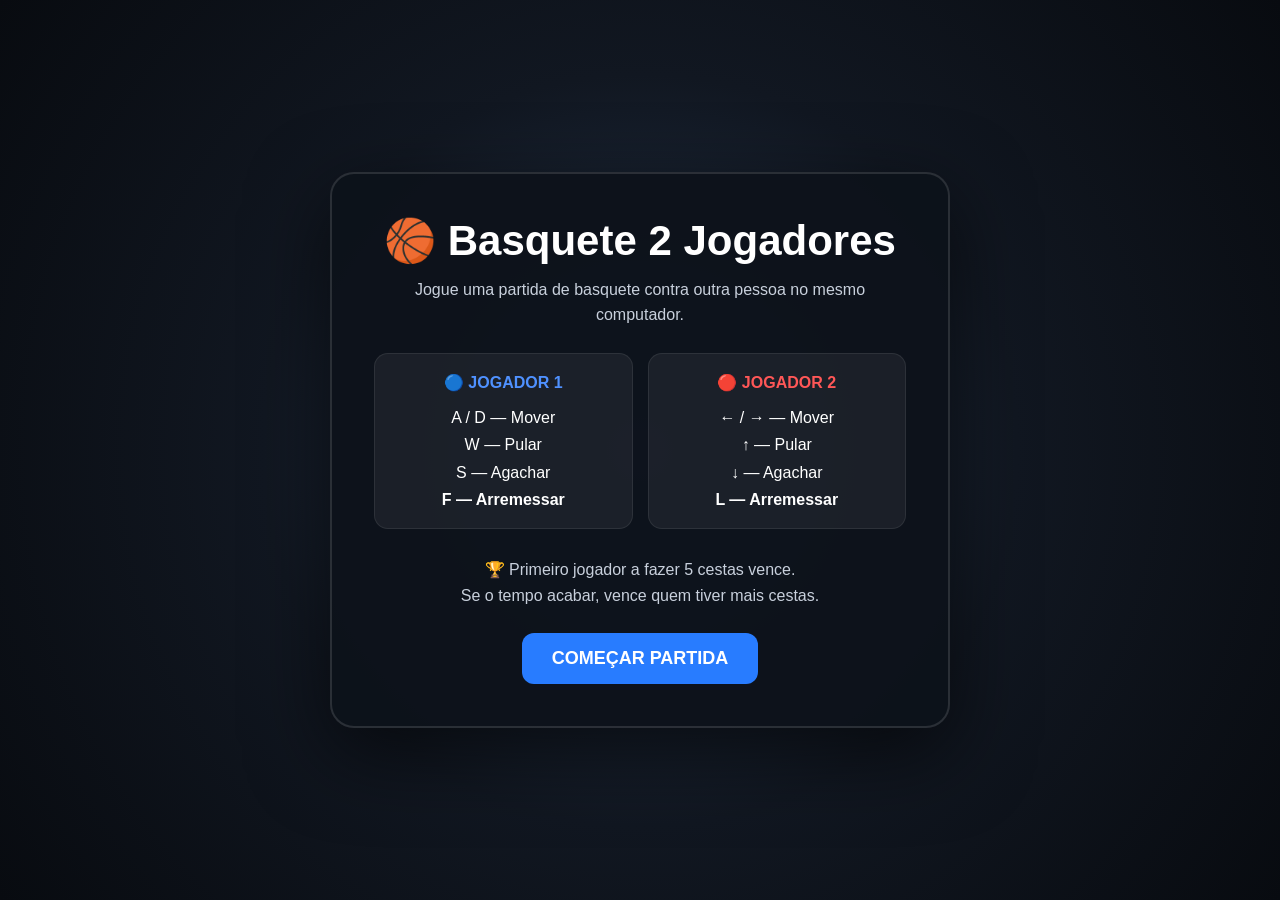
==== commit 88469e65: "Update index.html" ====
--- a/jogos/basquete/index.html
+++ b/jogos/basquete/index.html
@@ -4,6 +4,7 @@
 <head>
 <meta charset="UTF-8">
 <meta name="viewport" content="width=device-width, initial-scale=1.0">
+
 <title>Basquete 2 Jogadores</title>
 
 <style>
@@ -17,8 +18,12 @@
     width:100%;
     height:100%;
     overflow:hidden;
-    background:#080b10;
+    background:#10131a;
     font-family:Arial,Helvetica,sans-serif;
+}
+
+body{
+    color:white;
 }
 
 canvas{
@@ -33,106 +38,117 @@
 #gameOver{
     position:fixed;
     inset:0;
+    z-index:10;
+
     display:flex;
     align-items:center;
     justify-content:center;
-    z-index:20;
+
     background:
-        radial-gradient(circle at center,#1d2633 0%,#0c1017 48%,#05070a 100%);
-    color:white;
+        radial-gradient(
+            circle at center,
+            #26364d 0%,
+            #111721 48%,
+            #080b10 100%
+        );
 }
 
 .panel{
-    width:min(720px,92vw);
+    width:min(620px,90vw);
     padding:42px;
-    border:1px solid rgba(255,255,255,.12);
+
     border-radius:24px;
-    background:rgba(10,14,20,.92);
-    box-shadow:0 30px 80px rgba(0,0,0,.55);
+
+    background:rgba(13,18,27,.95);
+
+    border:2px solid rgba(255,255,255,.12);
+
+    box-shadow:
+        0 25px 80px rgba(0,0,0,.6);
+
     text-align:center;
 }
 
 .panel h1{
-    font-size:clamp(34px,6vw,64px);
-    margin-bottom:10px;
+    font-size:42px;
+    margin-bottom:12px;
 }
 
 .panel p{
-    color:#aeb8c6;
+    color:#c8d0dc;
     line-height:1.6;
-    margin:8px 0;
-}
-
-.controls{
-    display:grid;
-    grid-template-columns:1fr 1fr;
-    gap:16px;
-    margin:25px 0;
-}
-
-.controlBox{
-    padding:18px;
-    border-radius:16px;
-    background:#121923;
-    border:1px solid rgba(255,255,255,.08);
-}
-
-.controlBox h3{
-    margin-bottom:10px;
-}
-
-.controlBox:first-child h3{
-    color:#4c91ff;
-}
-
-.controlBox:last-child h3{
-    color:#ff4e4e;
-}
-
-.keys{
-    color:#dce3ec;
-    font-size:14px;
-    line-height:1.7;
+    margin-bottom:25px;
 }
 
 button{
     border:0;
-    border-radius:13px;
-    padding:14px 28px;
+    border-radius:12px;
+
+    padding:15px 30px;
+
+    font-size:18px;
+    font-weight:bold;
+
+    cursor:pointer;
+
     background:#287cff;
     color:white;
-    font-weight:bold;
-    font-size:16px;
-    cursor:pointer;
 }
 
 button:hover{
     filter:brightness(1.12);
 }
 
-#gameOver{
-    display:none;
-}
-
-#result{
+.controls{
+    margin:20px 0 28px;
+
+    display:grid;
+
+    grid-template-columns:1fr 1fr;
+
+    gap:15px;
+}
+
+.controlBox{
+    padding:15px;
+
+    border-radius:14px;
+
+    background:rgba(255,255,255,.06);
+
+    border:
+        1px solid
+        rgba(255,255,255,.08);
+
+    line-height:1.7;
+}
+
+.controlBox strong{
+    display:block;
+    margin-bottom:8px;
+}
+
+.blue{
+    color:#4f91ff;
+}
+
+.red{
+    color:#ff5757;
+}
+
+.hidden{
+    display:none !important;
+}
+
+#gameOver h1{
+    font-size:40px;
+    margin-bottom:15px;
+}
+
+.finalScore{
     font-size:32px;
     font-weight:bold;
-    margin:18px 0;
-}
-
-#finalScore{
-    color:#cbd3df;
-    margin-bottom:25px;
-}
-
-@media(max-width:700px){
-    .controls{
-        grid-template-columns:1fr;
-    }
-
-    .panel{
-        padding:28px 20px;
-    }
+    margin:20px 0 28px;
 }
 </style>
 </head>
@@ -141,92 +157,301 @@
 
 <canvas id="game"></canvas>
 
+
+<!-- =====================================================
+     MENU
+===================================================== -->
+
 <div id="menu">
+
     <div class="panel">
-        <h1>🏀 Basquete</h1>
+
+        <h1>
+            🏀 Basquete 2 Jogadores
+        </h1>
 
         <p>
-            Dois jogadores, uma quadra e uma bola.
-            Faça 5 cestas antes do adversário.
+            Jogue uma partida de basquete
+            contra outra pessoa no mesmo computador.
         </p>
 
         <div class="controls">
 
             <div class="controlBox">
-                <h3>🔵 JOGADOR 1</h3>
-                <div class="keys">
-                    A / D — mover<br>
-                    W — pular<br>
-                    S — agachar<br>
-                    F — arremessar
-                </div>
+
+                <strong class="blue">
+                    🔵 JOGADOR 1
+                </strong>
+
+                A / D — Mover<br>
+                W — Pular<br>
+                S — Agachar<br>
+                <b>F — Arremessar</b>
+
             </div>
 
             <div class="controlBox">
-                <h3>🔴 JOGADOR 2</h3>
-                <div class="keys">
-                    ← / → — mover<br>
-                    ↑ — pular<br>
-                    ↓ — agachar<br>
-                    L — arremessar
-                </div>
+
+                <strong class="red">
+                    🔴 JOGADOR 2
+                </strong>
+
+                ← / → — Mover<br>
+                ↑ — Pular<br>
+                ↓ — Agachar<br>
+                <b>L — Arremessar</b>
+
             </div>
 
         </div>
 
-        <button id="startBtn">COMEÇAR PARTIDA</button>
+        <p>
+            🏆 Primeiro jogador a fazer
+            5 cestas vence.<br>
+
+            Se o tempo acabar,
+            vence quem tiver mais cestas.
+        </p>
+
+        <button id="startBtn">
+            COMEÇAR PARTIDA
+        </button>
+
     </div>
+
 </div>
 
-<div id="gameOver">
+
+<!-- =====================================================
+     GAME OVER
+===================================================== -->
+
+<div id="gameOver" class="hidden">
+
     <div class="panel">
-        <h1>🏀 Fim de jogo</h1>
-        <div id="result"></div>
-        <div id="finalScore"></div>
-        <button id="restartBtn">JOGAR NOVAMENTE</button>
+
+        <h1 id="winnerText">
+            🏆 FIM DE JOGO
+        </h1>
+
+        <div
+            class="finalScore"
+            id="finalScore"
+        >
+            0 × 0
+        </div>
+
+        <button id="restartBtn">
+            JOGAR NOVAMENTE
+        </button>
+
     </div>
+
 </div>
 
+
 <script>
-"use strict";
-
-/* =========================================================
+
+/* =====================================================
    CANVAS
-========================================================= */
-
-const canvas = document.getElementById("game");
-const ctx = canvas.getContext("2d");
+===================================================== */
+
+const canvas =
+    document.getElementById("game");
+
+const ctx =
+    canvas.getContext("2d");
+
+
+/* =====================================================
+   ELEMENTOS
+===================================================== */
+
+const menu =
+    document.getElementById("menu");
+
+const gameOver =
+    document.getElementById("gameOver");
+
+const startBtn =
+    document.getElementById("startBtn");
+
+const restartBtn =
+    document.getElementById("restartBtn");
+
+const winnerText =
+    document.getElementById("winnerText");
+
+const finalScore =
+    document.getElementById("finalScore");
+
+
+/* =====================================================
+   MUNDO
+===================================================== */
+
+const WORLD_WIDTH = 1600;
+const WORLD_HEIGHT = 900;
 
 let W = window.innerWidth;
 let H = window.innerHeight;
 
+const groundY = 765;
+
+const gravity = 2100;
+
+
+/* =====================================================
+   ESTADO
+===================================================== */
+
+let playing = false;
+
+let score1 = 0;
+let score2 = 0;
+
+let matchTime = 120;
+
+let resetTimer = 0;
+
+
+/* =====================================================
+   SISTEMA DE MOVIMENTO
+===================================================== */
+
+const keys = Object.create(null);
+
+
+/*
+    Aqui NÃO usamos mais outro sistema
+    de teclado para F e L.
+
+    O teclado inteiro é controlado
+    por este único evento.
+*/
+
+document.addEventListener(
+    "keydown",
+    function(e){
+
+        /*
+            Guarda a tecla para movimentação.
+        */
+
+        keys[e.code] = true;
+
+
+        /*
+            =========================================
+            JOGADOR 1 — F
+            =========================================
+        */
+
+        if(
+            e.code === "KeyF" ||
+            e.key === "f" ||
+            e.key === "F"
+        ){
+
+            e.preventDefault();
+            e.stopPropagation();
+
+            if(
+                playing &&
+                ball.heldBy === player1
+            ){
+
+                shootBall(player1);
+
+            }
+
+        }
+
+
+        /*
+            =========================================
+            JOGADOR 2 — L
+            =========================================
+        */
+
+        if(
+            e.code === "KeyL" ||
+            e.key === "l" ||
+            e.key === "L"
+        ){
+
+            e.preventDefault();
+            e.stopPropagation();
+
+            if(
+                playing &&
+                ball.heldBy === player2
+            ){
+
+                shootBall(player2);
+
+            }
+
+        }
+
+
+        /*
+            Impede as setas de mexerem
+            na página.
+        */
+
+        if(
+            e.code === "ArrowLeft" ||
+            e.code === "ArrowRight" ||
+            e.code === "ArrowUp" ||
+            e.code === "ArrowDown"
+        ){
+
+            e.preventDefault();
+
+        }
+
+    },
+    true
+);
+
+
+document.addEventListener(
+    "keyup",
+    function(e){
+
+        keys[e.code] = false;
+
+    },
+    true
+);
+
+
+/* =====================================================
+   TAMANHO
+===================================================== */
+
 function resize(){
+
     W = window.innerWidth;
     H = window.innerHeight;
 
     canvas.width = W;
     canvas.height = H;
-}
-
-window.addEventListener("resize", resize);
+
+}
+
+window.addEventListener(
+    "resize",
+    resize
+);
+
 resize();
 
 
-/* =========================================================
-   MUNDO
-========================================================= */
-
-const WORLD_WIDTH = 1600;
-const WORLD_HEIGHT = 900;
-
-const groundY = 765;
-
-const gravity = 2100;
-
-
-/* =========================================================
+/* =====================================================
    CESTAS
-========================================================= */
+===================================================== */
 
 const basket1 = {
     x:125,
@@ -241,13 +466,16 @@
 };
 
 
-/* =========================================================
-   JOGADORES
-========================================================= */
+/* =====================================================
+   JOGADOR 1
+===================================================== */
 
 const player1 = {
+
     x:400,
+
     y:groundY-105,
+
     vx:0,
     vy:0,
 
@@ -258,15 +486,26 @@
     dark:"#104aaf",
 
     facing:1,
+
     onGround:true,
+
     crouching:false,
 
     shootCooldown:0
+
 };
 
+
+/* =====================================================
+   JOGADOR 2
+===================================================== */
+
 const player2 = {
+
     x:1138,
+
     y:groundY-105,
+
     vx:0,
     vy:0,
 
@@ -277,19 +516,24 @@
     dark:"#9d1717",
 
     facing:-1,
+
     onGround:true,
+
     crouching:false,
 
     shootCooldown:0
+
 };
 
 
-/* =========================================================
+/* =====================================================
    BOLA
-========================================================= */
+===================================================== */
 
 const ball = {
+
     x:400,
+
     y:groundY-105,
 
     z:0,
@@ -303,124 +547,15 @@
     heldBy:player1,
 
     scored:false
+
 };
 
 
-/* =========================================================
-   PARTIDA
-========================================================= */
-
-let playing = false;
-
-let score1 = 0;
-let score2 = 0;
-
-let matchTime = 120;
-
-let resetTimer = 0;
-
-let lastTime = performance.now();
-
-
-/* =========================================================
-   TECLAS
-========================================================= */
-
-const keys = Object.create(null);
-
-document.addEventListener(
-    "keydown",
-    function(e){
-
-        keys[e.code] = true;
-
-        /*
-         * Impede o navegador de usar as setas para
-         * rolar a página.
-         */
-        if(
-            e.code === "ArrowLeft" ||
-            e.code === "ArrowRight" ||
-            e.code === "ArrowUp" ||
-            e.code === "ArrowDown" ||
-            e.code === "Space"
-        ){
-            e.preventDefault();
-        }
-
-        /*
-         * ARREMESSO DO JOGADOR 1
-         */
-        if(
-            e.code === "KeyF" &&
-            !e.repeat
-        ){
-            e.preventDefault();
-
-            if(
-                playing &&
-                ball.heldBy === player1
-            ){
-                shootBall(player1);
-            }
-        }
-
-        /*
-         * ARREMESSO DO JOGADOR 2
-         */
-        if(
-            e.code === "KeyL" &&
-            !e.repeat
-        ){
-            e.preventDefault();
-
-            if(
-                playing &&
-                ball.heldBy === player2
-            ){
-                shootBall(player2);
-            }
-        }
-
-    },
-    true
-);
-
-
-document.addEventListener(
-    "keyup",
-    function(e){
-
-        keys[e.code] = false;
-
-    },
-    true
-);
-
-
-/* =========================================================
-   BOTÕES
-========================================================= */
-
-document.getElementById("startBtn").addEventListener(
-    "click",
-    startGame
-);
-
-document.getElementById("restartBtn").addEventListener(
-    "click",
-    startGame
-);
-
-
-/* =========================================================
-   INICIAR
-========================================================= */
-
-function startGame(){
-
-    document.getElementById("menu").style.display = "none";
-    document.getElementById("gameOver").style.display = "none";
+/* =====================================================
+   RESET
+===================================================== */
+
+function resetGame(){
 
     score1 = 0;
     score2 = 0;
@@ -429,36 +564,28 @@
 
     resetTimer = 0;
 
-    playing = true;
 
     player1.x = 400;
     player1.y = groundY-player1.height;
 
+    player1.vx = 0;
+    player1.vy = 0;
+
+    player1.onGround = true;
+    player1.crouching = false;
+    player1.shootCooldown = 0;
+
+
     player2.x = 1138;
     player2.y = groundY-player2.height;
 
-    player1.vx = 0;
-    player1.vy = 0;
-
     player2.vx = 0;
     player2.vy = 0;
 
-    player1.onGround = true;
     player2.onGround = true;
-
-    player1.crouching = false;
     player2.crouching = false;
-
-    player1.facing = 1;
-    player2.facing = -1;
-
-    player1.shootCooldown = 0;
     player2.shootCooldown = 0;
 
-    /*
-     * A bola começa com o jogador 1.
-     */
-    ball.heldBy = player1;
 
     ball.x = player1.x;
     ball.y = player1.y;
@@ -469,47 +596,139 @@
     ball.vy = 0;
     ball.vz = 0;
 
+    ball.heldBy = player1;
+
     ball.scored = false;
 
-    lastTime = performance.now();
-}
-
-
-/* =========================================================
+}
+
+
+/* =====================================================
+   COMEÇAR
+===================================================== */
+
+function startGame(){
+
+    resetGame();
+
+    menu.classList.add("hidden");
+
+    gameOver.classList.add("hidden");
+
+    playing = true;
+
+}
+
+
+/* =====================================================
+   FINAL
+===================================================== */
+
+function finishGame(){
+
+    if(!playing){
+        return;
+    }
+
+    playing = false;
+
+
+    if(score1 > score2){
+
+        winnerText.textContent =
+            "🔵 JOGADOR 1 VENCEU!";
+
+    }
+    else if(score2 > score1){
+
+        winnerText.textContent =
+            "🔴 JOGADOR 2 VENCEU!";
+
+    }
+    else{
+
+        winnerText.textContent =
+            "🤝 EMPATE!";
+
+    }
+
+
+    finalScore.textContent =
+        "JOGADOR 1   " +
+        score1 +
+        " × " +
+        score2 +
+        "   JOGADOR 2";
+
+
+    gameOver.classList.remove(
+        "hidden"
+    );
+
+}
+
+
+/* =====================================================
    POSIÇÃO DA MÃO
-========================================================= */
+===================================================== */
 
 function getHandPosition(player){
 
     return {
+
         x:
             player.x +
             player.width/2 +
             player.facing*42,
 
         y:
-            player.y +
-            (player.crouching ? 66 : 48)
+            player.y+43
+
     };
 
 }
 
 
-/* =========================================================
-   ARREMESSO
-========================================================= */
+/* =====================================================
+   ARREMESSAR
+===================================================== */
 
 function shootBall(player){
 
-    if(!playing) return;
-
-    if(ball.heldBy !== player) return;
-
-    if(player.shootCooldown > 0) return;
-
-
-    player.shootCooldown = 0.55;
-
+    /*
+        Só permite arremessar durante a partida.
+    */
+
+    if(!playing){
+        return;
+    }
+
+
+    /*
+        A bola precisa estar nas mãos
+        desse jogador.
+    */
+
+    if(ball.heldBy !== player){
+        return;
+    }
+
+
+    /*
+        Pequeno intervalo entre arremessos.
+    */
+
+    if(player.shootCooldown > 0){
+        return;
+    }
+
+
+    player.shootCooldown = 0.65;
+
+
+    /*
+        Cesta adversária.
+    */
 
     const target =
         player === player1
@@ -517,244 +736,290 @@
         : basket1;
 
 
-    const hand = getHandPosition(player);
-
-
     /*
-     * Libera a bola.
-     */
+        Posição da mão.
+    */
+
+    const hand =
+        getHandPosition(player);
+
+
+    /*
+        SOLTA A BOLA.
+    */
+
     ball.heldBy = null;
-
 
     ball.x = hand.x;
     ball.y = hand.y;
 
     /*
-     * Altura inicial da bola.
-     */
-    ball.z = 48;
+        A bola começa um pouco acima da mão.
+    */
+
+    ball.z = 20;
 
 
     /*
-     * Direção horizontal.
-     */
+        Direção horizontal.
+    */
+
     const dx =
         target.x -
         ball.x;
 
 
     /*
-     * Tempo de voo.
-     */
-    const distance =
-        Math.abs(dx);
-
-    const flightTime =
+        Velocidade horizontal.
+    */
+
+    ball.vx =
+        dx / 1.15;
+
+
+    /*
+        Força para cima.
+    */
+
+    ball.vz = 1250;
+
+
+    /*
+        Não altera a posição
+        vertical da quadra.
+    */
+
+    ball.vy = 0;
+
+
+    ball.scored = false;
+
+}
+
+
+/* =====================================================
+   MOVIMENTO
+===================================================== */
+
+function updatePlayer(
+    player,
+    dt,
+    controls
+){
+
+    let moving = false;
+
+
+    if(keys[controls.left]){
+
+        player.vx = -430;
+
+        player.facing = -1;
+
+        moving = true;
+
+    }
+
+
+    if(keys[controls.right]){
+
+        player.vx = 430;
+
+        player.facing = 1;
+
+        moving = true;
+
+    }
+
+
+    if(!moving){
+
+        player.vx *=
+            Math.pow(
+                0.0005,
+                dt
+            );
+
+    }
+
+
+    if(
+        keys[controls.jump] &&
+        player.onGround
+    ){
+
+        player.vy = -820;
+
+        player.onGround = false;
+
+    }
+
+
+    player.crouching =
+        !!keys[controls.down];
+
+
+    player.vy +=
+        gravity*dt;
+
+
+    player.x +=
+        player.vx*dt;
+
+
+    player.y +=
+        player.vy*dt;
+
+
+    if(
+        player.y +
+        player.height >=
+        groundY
+    ){
+
+        player.y =
+            groundY -
+            player.height;
+
+        player.vy = 0;
+
+        player.onGround = true;
+
+    }
+
+
+    player.x =
         Math.max(
-            1.0,
+            55,
             Math.min(
-                1.65,
-                0.95 +
-                distance/1700
+                WORLD_WIDTH -
+                55 -
+                player.width,
+                player.x
             )
         );
 
 
-    /*
-     * Velocidade horizontal.
-     */
-    ball.vx =
-        dx /
-        flightTime;
-
-
-    /*
-     * A bola precisa subir e depois
-     * descer até a altura do aro.
-     *
-     * Aqui usamos Z como altura real.
-     */
-    const desiredHeight =
-        360;
-
-
-    /*
-     * Fórmula da parábola:
-     *
-     * z = z0 + vz*t - gravity*t²/2
-     */
-    ball.vz =
-        (
-            desiredHeight -
-            ball.z +
-            0.5 *
-            gravity *
-            flightTime *
-            flightTime
-        ) /
-        flightTime;
-
-
-    /*
-     * Movimento vertical da quadra.
-     */
-    ball.vy = 0;
-
-    ball.scored = false;
-}
-
-
-/* =========================================================
-   ATUALIZAR JOGADOR
-========================================================= */
-
-function updatePlayer(player,dt,control){
-
-    let move = 0;
-
-
-    if(keys[control.left]){
-        move -= 1;
-    }
-
-    if(keys[control.right]){
-        move += 1;
-    }
-
-
-    const speed = 430;
-
-
-    player.vx =
-        move *
-        speed;
-
-
-    if(move !== 0){
-
-        player.facing =
-            move > 0
-            ? 1
-            : -1;
-
-    }
-
-
-    /*
-     * PULO
-     */
-    if(
-        keys[control.jump] &&
-        player.onGround
-    ){
-
-        player.vy = -850;
-
-        player.onGround = false;
-
-    }
-
-
-    /*
-     * AGACHAR
-     */
-    player.crouching =
-        !!keys[control.down];
-
-
-    /*
-     * FÍSICA
-     */
-    player.vy += gravity * dt;
-
-    player.x += player.vx * dt;
-
-    player.y += player.vy * dt;
-
-
-    /*
-     * Limites da quadra.
-     */
-    if(player.x < 25){
-        player.x = 25;
-    }
-
-    if(
-        player.x >
-        WORLD_WIDTH -
-        player.width -
-        25
-    ){
-
-        player.x =
-            WORLD_WIDTH -
-            player.width -
-            25;
-
-    }
-
-
-    /*
-     * Chão.
-     */
-    const floor =
-        groundY -
-        player.height;
-
-    if(player.y >= floor){
-
-        player.y = floor;
-
-        player.vy = 0;
-
-        player.onGround = true;
-
-    }else{
-
-        player.onGround = false;
-
-    }
-
-
     if(player.shootCooldown > 0){
 
         player.shootCooldown -= dt;
 
-        if(player.shootCooldown < 0){
-            player.shootCooldown = 0;
+    }
+
+}
+
+
+/* =====================================================
+   BOLA
+===================================================== */
+
+function updateBall(dt){
+
+    if(ball.heldBy){
+
+        const hand =
+            getHandPosition(
+                ball.heldBy
+            );
+
+        ball.x = hand.x;
+        ball.y = hand.y;
+        ball.z = 0;
+
+        return;
+
+    }
+
+
+    ball.x += ball.vx*dt;
+
+    ball.y += ball.vy*dt;
+
+
+    ball.vz -= gravity*dt;
+
+    ball.z += ball.vz*dt;
+
+
+    if(ball.z < 0){
+
+        ball.z = 0;
+
+
+        if(
+            Math.abs(ball.vz) > 180
+        ){
+
+            ball.vz *= -0.48;
+
         }
-
-    }
-}
-
-
-/* =========================================================
+        else{
+
+            ball.vz = 0;
+
+        }
+
+
+        ball.vx *= 0.88;
+
+    }
+
+
+    if(ball.x < 25){
+
+        ball.x = 25;
+
+        ball.vx *= -0.55;
+
+    }
+
+
+    if(ball.x > WORLD_WIDTH-25){
+
+        ball.x =
+            WORLD_WIDTH-25;
+
+        ball.vx *= -0.55;
+
+    }
+
+}
+
+
+/* =====================================================
    PEGAR BOLA
-========================================================= */
+===================================================== */
 
 function tryPickupBall(player){
 
-    if(ball.heldBy) return;
-
-    if(ball.z > 105) return;
-
-
-    const centerX =
+    if(ball.heldBy){
+        return;
+    }
+
+
+    if(ball.z > 95){
+        return;
+    }
+
+
+    const playerCenterX =
         player.x +
         player.width/2;
 
-    const centerY =
+
+    const playerCenterY =
         player.y +
         player.height/2;
 
 
     const dx =
         ball.x -
-        centerX;
+        playerCenterX;
+
 
     const dy =
         ball.y -
-        centerY;
+        playerCenterY;
 
 
     const distance =
@@ -772,122 +1037,25 @@
         ball.vy = 0;
         ball.vz = 0;
 
-        ball.scored = false;
-
-    }
-
-}
-
-
-/* =========================================================
-   BOLA
-========================================================= */
-
-function updateBall(dt){
-
-    /*
-     * Bola segurada.
-     */
+    }
+
+}
+
+
+/* =====================================================
+   CESTA
+===================================================== */
+
+function checkBasketCollision(){
+
     if(ball.heldBy){
-
-        const hand =
-            getHandPosition(ball.heldBy);
-
-        ball.x = hand.x;
-        ball.y = hand.y;
-
-        ball.z = 0;
-
-        ball.vx = 0;
-        ball.vy = 0;
-        ball.vz = 0;
-
         return;
     }
 
 
-    /*
-     * Movimento horizontal.
-     */
-    ball.x += ball.vx * dt;
-
-
-    /*
-     * Movimento vertical da quadra.
-     */
-    ball.y += ball.vy * dt;
-
-
-    /*
-     * Gravidade da altura.
-     */
-    ball.vz -= gravity * dt;
-
-    ball.z += ball.vz * dt;
-
-
-    /*
-     * Chão.
-     */
-    if(ball.z < 0){
-
-        ball.z = 0;
-
-
-        if(Math.abs(ball.vz) > 180){
-
-            ball.vz *= -0.48;
-
-        }else{
-
-            ball.vz = 0;
-
-        }
-
-
-        ball.vx *= 0.88;
-
-    }
-
-
-    /*
-     * Paredes.
-     */
-    if(ball.x < 25){
-
-        ball.x = 25;
-
-        ball.vx *= -0.55;
-
-    }
-
-
-    if(
-        ball.x >
-        WORLD_WIDTH -
-        25
-    ){
-
-        ball.x =
-            WORLD_WIDTH -
-            25;
-
-        ball.vx *= -0.55;
-
-    }
-
-}
-
-
-/* =========================================================
-   COLISÃO COM A CESTA
-========================================================= */
-
-function checkBasketCollision(){
-
-    if(ball.heldBy) return;
-
-    if(ball.scored) return;
+    if(ball.scored){
+        return;
+    }
 
 
     const baskets = [
@@ -907,19 +1075,8 @@
 
     for(const item of baskets){
 
-        const b = item.basket;
-
-
-        /*
-         * Altura da bola no mundo.
-         *
-         * O aro fica em uma posição vertical
-         * de tela. Como o chão está em groundY,
-         * convertemos a altura do aro para Z.
-         */
-        const rimHeight =
-            groundY -
-            b.rimY;
+        const b =
+            item.basket;
 
 
         const horizontal =
@@ -929,21 +1086,23 @@
             );
 
 
+        const ballScreenY =
+            ball.y -
+            ball.z;
+
+
         const vertical =
             Math.abs(
-                ball.z -
-                rimHeight
+                ballScreenY -
+                b.rimY
             );
 
 
-        /*
-         * A bola precisa estar descendo.
-         */
         if(
             horizontal <
             b.rimWidth/2
             &&
-            vertical < 28
+            vertical < 22
             &&
             ball.vz < 0
         ){
@@ -952,20 +1111,13 @@
 
 
             if(item.player === 1){
-
                 score1++;
-
-            }else{
-
+            }
+            else{
                 score2++;
-
             }
 
 
-            /*
-             * O jogador que sofreu a cesta
-             * recebe a bola.
-             */
             const nextPlayer =
                 item.player === 1
                 ? player2
@@ -989,9 +1141,6 @@
             ball.vz = 0;
 
 
-            /*
-             * Vitória por 5.
-             */
             if(
                 score1 >= 5 ||
                 score2 >= 5
@@ -1013,9 +1162,6 @@
             }
 
 
-            /*
-             * Pequeno intervalo após a cesta.
-             */
             resetTimer = 1.1;
 
             return;
@@ -1027,130 +1173,116 @@
 }
 
 
-/* =========================================================
-   FIM DA PARTIDA
-========================================================= */
-
-function finishGame(){
-
-    if(!playing) return;
-
-    playing = false;
-
-
-    const result =
-        document.getElementById("result");
-
-    const finalScore =
-        document.getElementById("finalScore");
-
-
-    if(score1 > score2){
-
-        result.textContent =
-            "🔵 JOGADOR 1 VENCEU!";
-
-    }else if(score2 > score1){
-
-        result.textContent =
-            "🔴 JOGADOR 2 VENCEU!";
-
-    }else{
-
-        result.textContent =
-            "🤝 EMPATE!";
-
-    }
-
-
-    finalScore.textContent =
-        `Placar final: ${score1} × ${score2}`;
-
-
-    document.getElementById("gameOver").style.display =
-        "flex";
-
-}
-
-
-/* =========================================================
-   CÂMERA
-========================================================= */
-
-function getCamera(){
-
-    const middle =
-        (
-            player1.x +
-            player2.x
-        ) / 2;
-
-
-    let cameraX =
-        middle -
-        W / 2;
-
-
-    const scale =
-        Math.min(
-            W / WORLD_WIDTH,
-            H / WORLD_HEIGHT
-        );
-
-
-    const worldScreenWidth =
-        WORLD_WIDTH *
-        scale;
-
-
-    if(worldScreenWidth <= W){
-
-        cameraX = 0;
-
-    }else{
-
-        const maxCamera =
-            WORLD_WIDTH -
-            W / scale;
-
-        cameraX =
-            Math.max(
-                0,
-                Math.min(
-                    cameraX,
-                    maxCamera
-                )
-            );
-
-    }
-
-
-    return {
-        x:cameraX,
-        scale
-    };
-
-}
-
-
-/* =========================================================
-   DESENHAR QUADRA
-========================================================= */
-
-function drawCourt(camera){
-
-    const s = camera.scale;
+/* =====================================================
+   TEMPO
+===================================================== */
+
+function updateTimer(dt){
+
+    if(!playing){
+        return;
+    }
+
+
+    matchTime -= dt;
+
+
+    if(matchTime <= 0){
+
+        matchTime = 0;
+
+        finishGame();
+
+    }
+
+}
+
+
+/* =====================================================
+   UPDATE
+===================================================== */
+
+function update(dt){
+
+    if(!playing){
+        return;
+    }
+
+
+    if(resetTimer > 0){
+
+        resetTimer -= dt;
+
+        if(resetTimer < 0){
+            resetTimer = 0;
+        }
+
+    }
+
+
+    updatePlayer(
+        player1,
+        dt,
+        {
+            left:"KeyA",
+            right:"KeyD",
+            jump:"KeyW",
+            down:"KeyS"
+        }
+    );
+
+
+    updatePlayer(
+        player2,
+        dt,
+        {
+            left:"ArrowLeft",
+            right:"ArrowRight",
+            jump:"ArrowUp",
+            down:"ArrowDown"
+        }
+    );
+
+
+    if(resetTimer <= 0){
+
+        tryPickupBall(player1);
+
+        tryPickupBall(player2);
+
+    }
+
+
+    updateBall(dt);
+
+    checkBasketCollision();
+
+    updateTimer(dt);
+
+}
+
+
+/* =====================================================
+   FUNDO
+===================================================== */
+
+function drawBackground(){
+
+    const scaleX =
+        W/WORLD_WIDTH;
+
+    const scaleY =
+        H/WORLD_HEIGHT;
+
 
     ctx.save();
 
-    ctx.translate(
-        -camera.x * s,
-        0
-    );
-
-    /*
-     * Fundo.
-     */
+    ctx.scale(
+        scaleX,
+        scaleY
+    );
+
+
     const sky =
         ctx.createLinearGradient(
             0,
@@ -1159,379 +1291,420 @@
             groundY
         );
 
+
     sky.addColorStop(
         0,
-        "#090d14"
-    );
+        "#172334"
+    );
+
 
     sky.addColorStop(
         1,
-        "#151b24"
-    );
+        "#405a76"
+    );
+
 
     ctx.fillStyle = sky;
+
 
     ctx.fillRect(
         0,
         0,
-        WORLD_WIDTH * s,
-        groundY * s
-    );
-
-
-    /*
-     * Arquibancadas.
-     */
-    ctx.fillStyle = "#10151d";
+        WORLD_WIDTH,
+        groundY
+    );
+
+
+    /* ARQUIBANCADAS */
+
+    ctx.fillStyle =
+        "#202832";
+
 
     ctx.fillRect(
         0,
-        250,
-        WORLD_WIDTH * s,
-        230
-    );
-
-
-    /*
-     * Público.
-     */
-    for(let row=0;row<4;row++){
-
-        for(let i=0;i<45;i++){
-
-            const x =
-                15 +
-                i*36 +
-                (row%2)*15;
+        220,
+        WORLD_WIDTH,
+        280
+    );
+
+
+    for(
+        let row=0;
+        row<5;
+        row++
+    ){
+
+        const y =
+            260 +
+            row*48;
+
+
+        ctx.fillStyle =
+            row%2===0
+            ? "#293440"
+            : "#242e39";
+
+
+        ctx.fillRect(
+            0,
+            y,
+            WORLD_WIDTH,
+            38
+        );
+
+    }
+
+
+    /* PÚBLICO */
+
+    for(
+        let row=0;
+        row<5;
+        row++
+    ){
+
+        for(
+            let x=25;
+            x<WORLD_WIDTH;
+            x+=42
+        ){
 
             const y =
-                285 +
-                row*43;
+                250 +
+                row*48;
+
 
             ctx.fillStyle =
-                i%3===0
-                ? "#d5dbe4"
-                : i%3===1
-                ? "#596575"
-                : "#303b49";
+                row%3===0
+                ? "#d7a36d"
+                : "#b7c0ca";
+
 
             ctx.beginPath();
 
             ctx.arc(
-                x*s,
-                y*s,
-                8*s,
+                x,
+                y,
+                8,
                 0,
                 Math.PI*2
             );
 
             ctx.fill();
 
+
+            ctx.fillStyle =
+                "#303b49";
+
+
+            ctx.fillRect(
+                x-9,
+                y+8,
+                18,
+                25
+            );
+
         }
 
     }
 
 
-    /*
-     * Parede.
-     */
-    ctx.fillStyle = "#070a0e";
-
-    ctx.fillRect(
-        0,
-        0,
-        WORLD_WIDTH*s,
-        75
-    );
-
-
-    /*
-     * Piso.
-     */
+    /* PISO */
+
     const floor =
         ctx.createLinearGradient(
             0,
-            groundY*s,
+            groundY,
             0,
-            WORLD_HEIGHT*s
+            WORLD_HEIGHT
         );
+
 
     floor.addColorStop(
         0,
-        "#a36a37"
-    );
+        "#d38b42"
+    );
+
 
     floor.addColorStop(
         1,
-        "#5b371d"
-    );
+        "#8d4f21"
+    );
+
 
     ctx.fillStyle = floor;
+
 
     ctx.fillRect(
         0,
-        groundY*s,
-        WORLD_WIDTH*s,
-        135*s
-    );
-
-
-    /*
-     * Linhas da quadra.
-     */
+        groundY,
+        WORLD_WIDTH,
+        WORLD_HEIGHT-groundY
+    );
+
+
+    /* LINHAS */
+
     ctx.strokeStyle =
         "rgba(255,255,255,.75)";
 
-    ctx.lineWidth =
-        5*s;
+    ctx.lineWidth = 6;
+
+
+    ctx.strokeRect(
+        25,
+        groundY+15,
+        WORLD_WIDTH-50,
+        110
+    );
 
 
     ctx.beginPath();
 
     ctx.moveTo(
+        WORLD_WIDTH/2,
+        groundY
+    );
+
+    ctx.lineTo(
+        WORLD_WIDTH/2,
+        WORLD_HEIGHT
+    );
+
+    ctx.stroke();
+
+
+    ctx.beginPath();
+
+    ctx.arc(
+        WORLD_WIDTH/2,
+        groundY+65,
+        70,
         0,
-        groundY*s
-    );
-
-    ctx.lineTo(
-        WORLD_WIDTH*s,
-        groundY*s
+        Math.PI*2
     );
 
     ctx.stroke();
 
 
-    /*
-     * Linha central.
-     */
+    ctx.restore();
+
+}
+
+
+/* =====================================================
+   CESTA
+===================================================== */
+
+function drawBasket(basket){
+
+    const scaleX =
+        W/WORLD_WIDTH;
+
+    const scaleY =
+        H/WORLD_HEIGHT;
+
+
+    ctx.save();
+
+    ctx.scale(
+        scaleX,
+        scaleY
+    );
+
+
+    const x =
+        basket.x;
+
+
+    /* POSTE */
+
+    ctx.fillStyle =
+        "#18202a";
+
+
+    ctx.fillRect(
+        x-10,
+        basket.rimY-5,
+        20,
+        groundY-(basket.rimY-5)
+    );
+
+
+    /* TABELA */
+
+    ctx.fillStyle =
+        "#edf3f8";
+
+
+    ctx.fillRect(
+        x-63,
+        basket.rimY-82,
+        126,
+        78
+    );
+
+
+    ctx.strokeStyle =
+        "#111";
+
+
+    ctx.lineWidth = 6;
+
+
+    ctx.strokeRect(
+        x-63,
+        basket.rimY-82,
+        126,
+        78
+    );
+
+
+    /* QUADRADO */
+
+    ctx.strokeStyle =
+        "#d33";
+
+    ctx.lineWidth = 5;
+
+
+    ctx.strokeRect(
+        x-31,
+        basket.rimY-57,
+        62,
+        43
+    );
+
+
+    /* ARO */
+
+    ctx.strokeStyle =
+        "#e85b24";
+
+    ctx.lineWidth = 9;
+
+
     ctx.beginPath();
 
-    ctx.moveTo(
-        WORLD_WIDTH/2*s,
-        groundY*s
-    );
-
-    ctx.lineTo(
-        WORLD_WIDTH/2*s,
-        560*s
-    );
-
-    ctx.stroke();
-
-
-    /*
-     * Círculo central.
-     */
-    ctx.beginPath();
-
-    ctx.arc(
-        WORLD_WIDTH/2*s,
-        groundY*s,
-        110*s,
-        Math.PI,
-        Math.PI*2
-    );
-
-    ctx.stroke();
-
-
-    /*
-     * Áreas próximas às cestas.
-     */
-    ctx.strokeRect(
-        0,
-        540*s,
-        250*s,
-        225*s
-    );
-
-    ctx.strokeRect(
-        (WORLD_WIDTH-250)*s,
-        540*s,
-        250*s,
-        225*s
-    );
-
-
-    /*
-     * Três pontos.
-     */
-    ctx.beginPath();
-
-    ctx.arc(
-        125*s,
-        groundY*s,
-        260*s,
-        Math.PI*1.15,
-        Math.PI*1.85
-    );
-
-    ctx.stroke();
-
-
-    ctx.beginPath();
-
-    ctx.arc(
-        1475*s,
-        groundY*s,
-        260*s,
-        Math.PI*1.15,
-        Math.PI*1.85
-    );
-
-    ctx.stroke();
-
-
-    drawBasket(basket1,camera);
-    drawBasket(basket2,camera);
-
-    ctx.restore();
-
-}
-
-
-/* =========================================================
-   CESTA
-========================================================= */
-
-function drawBasket(b,camera){
-
-    const s = camera.scale;
-
-
-    /*
-     * Suporte.
-     */
-    ctx.strokeStyle = "#222a34";
-    ctx.lineWidth = 15*s;
-
-    ctx.beginPath();
-
-    ctx.moveTo(
-        b.x*s,
-        765*s
-    );
-
-    ctx.lineTo(
-        b.x*s,
-        410*s
-    );
-
-    ctx.stroke();
-
-
-    /*
-     * Tabela.
-     */
-    ctx.fillStyle = "#e7ebef";
-
-    ctx.fillRect(
-        (b.x-70)*s,
-        (b.rimY-75)*s,
-        140*s,
-        80*s
-    );
-
-
-    ctx.strokeStyle = "#30363d";
-    ctx.lineWidth = 5*s;
-
-    ctx.strokeRect(
-        (b.x-70)*s,
-        (b.rimY-75)*s,
-        140*s,
-        80*s
-    );
-
-
-    /*
-     * Aro.
-     */
-    ctx.strokeStyle = "#e34b24";
-    ctx.lineWidth = 8*s;
-
-    ctx.beginPath();
 
     ctx.ellipse(
-        b.x*s,
-        b.rimY*s,
-        b.rimWidth/2*s,
-        12*s,
+        x,
+        basket.rimY,
+        basket.rimWidth/2,
+        10,
         0,
         0,
         Math.PI*2
     );
 
+
     ctx.stroke();
 
 
-    /*
-     * Rede.
-     */
+    /* REDE */
+
     ctx.strokeStyle =
-        "rgba(255,255,255,.65)";
-
-    ctx.lineWidth =
-        2*s;
-
-    for(let i=-4;i<=4;i++){
+        "rgba(255,255,255,.8)";
+
+    ctx.lineWidth = 2;
+
+
+    for(
+        let i=-4;
+        i<=4;
+        i++
+    ){
 
         ctx.beginPath();
 
         ctx.moveTo(
-            (b.x+i*9)*s,
-            (b.rimY+8)*s
+            x+i*9,
+            basket.rimY+4
         );
 
         ctx.lineTo(
-            (b.x+i*6)*s,
-            (b.rimY+75)*s
+            x+i*6,
+            basket.rimY+48
         );
 
         ctx.stroke();
 
     }
 
-}
-
-
-/* =========================================================
-   DESENHAR JOGADOR
-========================================================= */
-
-function drawPlayer(player,camera){
-
-    const s = camera.scale;
-
-    const x =
-        player.x*s;
-
-    const y =
-        player.y*s;
-
-    const w =
-        player.width*s;
-
-    const h =
-        player.height*s;
+
+    for(
+        let i=0;
+        i<5;
+        i++
+    ){
+
+        ctx.beginPath();
+
+        ctx.moveTo(
+            x-35+i*18,
+            basket.rimY+13
+        );
+
+        ctx.lineTo(
+            x-25+i*13,
+            basket.rimY+43
+        );
+
+        ctx.stroke();
+
+    }
+
+
+    ctx.restore();
+
+}
+
+
+/* =====================================================
+   JOGADOR
+===================================================== */
+
+function drawPlayer(player){
+
+    const scaleX =
+        W/WORLD_WIDTH;
+
+    const scaleY =
+        H/WORLD_HEIGHT;
 
 
     ctx.save();
 
-
-    /*
-     * Sombra.
-     */
+    ctx.scale(
+        scaleX,
+        scaleY
+    );
+
+
+    const cx =
+        player.x +
+        player.width/2;
+
+
+    const baseY =
+        player.y +
+        player.height;
+
+
+    /* SOMBRA */
+
     ctx.fillStyle =
-        "rgba(0,0,0,.3)";
+        "rgba(0,0,0,.25)";
+
 
     ctx.beginPath();
 
     ctx.ellipse(
-        (player.x+w/2/s)*s,
-        groundY*s,
-        38*s,
-        10*s,
+        cx,
+        groundY+2,
+        42,
+        10,
         0,
         0,
         Math.PI*2
@@ -1540,46 +1713,149 @@
     ctx.fill();
 
 
-    /*
-     * Corpo.
-     */
+    /* PERNAS */
+
+    ctx.fillStyle =
+        "#111722";
+
+
+    ctx.fillRect(
+        cx-21,
+        baseY-47,
+        17,
+        48
+    );
+
+
+    ctx.fillRect(
+        cx+4,
+        baseY-47,
+        17,
+        48
+    );
+
+
+    /* TÊNIS */
+
+    ctx.fillStyle =
+        "#f1f1f1";
+
+
+    ctx.fillRect(
+        cx-27,
+        baseY-7,
+        28,
+        9
+    );
+
+
+    ctx.fillRect(
+        cx+2,
+        baseY-7,
+        28,
+        9
+    );
+
+
+    /* CORPO */
+
+    ctx.fillStyle =
+        player.color;
+
+
+    ctx.beginPath();
+
+    ctx.roundRect(
+        cx-27,
+        player.y+32,
+        54,
+        48,
+        12
+    );
+
+    ctx.fill();
+
+
+    /* DETALHE */
+
     ctx.fillStyle =
         player.dark;
 
+
     ctx.fillRect(
-        x+9*s,
-        y+40*s,
-        w-18*s,
-        h-45*s
-    );
-
-
-    /*
-     * Camisa.
-     */
+        cx-27,
+        player.y+62,
+        54,
+        18
+    );
+
+
+    /* BRAÇO TRASEIRO */
+
+    ctx.strokeStyle =
+        player.dark;
+
+    ctx.lineWidth = 14;
+
+    ctx.lineCap = "round";
+
+
+    ctx.beginPath();
+
+    ctx.moveTo(
+        cx-23,
+        player.y+43
+    );
+
+    ctx.lineTo(
+        cx-38,
+        player.y+76
+    );
+
+    ctx.stroke();
+
+
+    /* BRAÇO */
+
+    const hand =
+        getHandPosition(player);
+
+
+    ctx.strokeStyle =
+        player.color;
+
+
+    ctx.lineWidth = 14;
+
+
+    ctx.beginPath();
+
+    ctx.moveTo(
+        cx+
+        player.facing*20,
+        player.y+43
+    );
+
+    ctx.lineTo(
+        hand.x,
+        hand.y
+    );
+
+    ctx.stroke();
+
+
+    /* CABEÇA */
+
     ctx.fillStyle =
-        player.color;
-
-    ctx.fillRect(
-        x+12*s,
-        y+39*s,
-        w-24*s,
-        h-48*s
-    );
-
-
-    /*
-     * Cabeça.
-     */
-    ctx.fillStyle =
-        "#d99a70";
+        "#d69a6a";
+
 
     ctx.beginPath();
 
     ctx.arc(
-        x+w/2,
-        y+24*s,
-        20*s,
+        cx,
+        player.y+20,
+        22,
         0,
         Math.PI*2
     );
@@ -1587,18 +1863,18 @@
     ctx.fill();
 
 
-    /*
-     * Cabelo.
-     */
+    /* CABELO */
+
     ctx.fillStyle =
-        "#1b1b1b";
+        "#171717";
+
 
     ctx.beginPath();
 
     ctx.arc(
-        x+w/2,
-        y+17*s,
-        20*s,
+        cx,
+        player.y+13,
+        22,
         Math.PI,
         Math.PI*2
     );
@@ -1606,115 +1882,74 @@
     ctx.fill();
 
 
-    /*
-     * Braço.
-     */
-    const hand =
-        getHandPosition(player);
-
-    ctx.strokeStyle =
-        player.color;
-
-    ctx.lineWidth =
-        13*s;
-
-    ctx.lineCap =
-        "round";
+    /* NÚMERO */
+
+    ctx.fillStyle =
+        "white";
+
+    ctx.font =
+        "bold 24px Arial";
+
+    ctx.textAlign =
+        "center";
+
+
+    ctx.fillText(
+        player === player1
+        ? "1"
+        : "2",
+        cx,
+        player.y+66
+    );
+
+
+    ctx.restore();
+
+}
+
+
+/* =====================================================
+   BOLA
+===================================================== */
+
+function drawBall(){
+
+    const scaleX =
+        W/WORLD_WIDTH;
+
+    const scaleY =
+        H/WORLD_HEIGHT;
+
+
+    ctx.save();
+
+    ctx.scale(
+        scaleX,
+        scaleY
+    );
+
+
+    const screenY =
+        ball.y-ball.z;
+
+
+    /* SOMBRA */
+
+    ctx.fillStyle =
+        "rgba(0,0,0,.28)";
+
 
     ctx.beginPath();
 
-    ctx.moveTo(
-        x+w/2,
-        y+48*s
-    );
-
-    ctx.lineTo(
-        hand.x*s,
-        hand.y*s
-    );
-
-    ctx.stroke();
-
-
-    /*
-     * Pernas.
-     */
-    ctx.strokeStyle =
-        "#161a20";
-
-    ctx.lineWidth =
-        16*s;
-
-    ctx.beginPath();
-
-    ctx.moveTo(
-        x+23*s,
-        y+h-8*s
-    );
-
-    ctx.lineTo(
-        x+16*s,
-        groundY*s
-    );
-
-    ctx.moveTo(
-        x+39*s,
-        y+h-8*s
-    );
-
-    ctx.lineTo(
-        x+48*s,
-        groundY*s
-    );
-
-    ctx.stroke();
-
-
-    ctx.restore();
-
-}
-
-
-/* =========================================================
-   DESENHAR BOLA
-========================================================= */
-
-function drawBall(camera){
-
-    const s =
-        camera.scale;
-
-
-    /*
-     * Posição da bola na tela.
-     *
-     * Z representa altura.
-     */
-    const screenX =
-        ball.x*s -
-        camera.x*s;
-
-    const screenY =
-        (ball.y-ball.z)*s;
-
-
-    /*
-     * Sombra.
-     */
-    ctx.fillStyle =
-        "rgba(0,0,0,.35)";
-
-    ctx.beginPath();
-
     ctx.ellipse(
-        (ball.x-camera.x)*s,
-        ball.y*s,
+        ball.x,
+        ball.y+10,
+        ball.radius *
         Math.max(
-            7*s,
-            18*s -
-            ball.z*0.025*s
+            .45,
+            1-ball.z/600
         ),
-        6*s,
+        7,
         0,
         0,
         Math.PI*2
@@ -1723,38 +1958,41 @@
     ctx.fill();
 
 
-    /*
-     * Bola.
-     */
+    /* BOLA */
+
     const gradient =
         ctx.createRadialGradient(
-            screenX-5*s,
-            screenY-6*s,
-            2*s,
-            screenX,
+            ball.x-7,
+            screenY-7,
+            2,
+            ball.x,
             screenY,
-            ball.radius*s
+            ball.radius
         );
+
 
     gradient.addColorStop(
         0,
-        "#ffb45a"
-    );
+        "#ffb347"
+    );
+
 
     gradient.addColorStop(
         1,
-        "#b84b0e"
-    );
+        "#d94c16"
+    );
+
 
     ctx.fillStyle =
         gradient;
 
+
     ctx.beginPath();
 
     ctx.arc(
-        screenX,
+        ball.x,
         screenY,
-        ball.radius*s,
+        ball.radius,
         0,
         Math.PI*2
     );
@@ -1762,134 +2000,223 @@
     ctx.fill();
 
 
-    /*
-     * Linhas da bola.
-     */
+    /* COSTURAS */
+
     ctx.strokeStyle =
-        "#301506";
-
-    ctx.lineWidth =
-        2*s;
+        "#35170b";
+
+    ctx.lineWidth = 2.5;
+
 
     ctx.beginPath();
 
     ctx.arc(
-        screenX,
+        ball.x,
         screenY,
-        ball.radius*s*0.62,
-        -Math.PI/2,
-        Math.PI/2
+        ball.radius*.7,
+        -1.1,
+        1.1
     );
 
     ctx.stroke();
 
+
     ctx.beginPath();
 
     ctx.arc(
-        screenX,
+        ball.x,
         screenY,
-        ball.radius*s*0.62,
-        Math.PI/2,
-        Math.PI*1.5
+        ball.radius*.7,
+        2.05,
+        4.25
     );
 
     ctx.stroke();
 
-}
-
-
-/* =========================================================
+
+    ctx.beginPath();
+
+    ctx.moveTo(
+        ball.x-ball.radius,
+        screenY
+    );
+
+    ctx.quadraticCurveTo(
+        ball.x,
+        screenY+8,
+        ball.x+ball.radius,
+        screenY
+    );
+
+    ctx.stroke();
+
+
+    ctx.restore();
+
+}
+
+
+/* =====================================================
    HUD
-========================================================= */
+===================================================== */
 
 function drawHUD(){
 
+    const scale =
+        W/WORLD_WIDTH;
+
+
     ctx.save();
 
-
-    /*
-     * Placar.
-     */
+    ctx.scale(
+        scale,
+        scale
+    );
+
+
+    /* PLACAR */
+
     ctx.fillStyle =
-        "rgba(5,8,12,.82)";
-
-    ctx.fillRect(
-        W/2-190,
-        15,
-        380,
-        82
-    );
+        "rgba(8,12,18,.82)";
+
+
+    ctx.beginPath();
+
+    ctx.roundRect(
+        WORLD_WIDTH/2-180,
+        25,
+        360,
+        92,
+        18
+    );
+
+    ctx.fill();
+
+
+    ctx.strokeStyle =
+        "rgba(255,255,255,.12)";
+
+    ctx.lineWidth = 2;
+
+    ctx.stroke();
 
 
     ctx.textAlign =
         "center";
 
+
     ctx.font =
-        "bold 32px Arial";
+        "bold 42px Arial";
+
 
     ctx.fillStyle =
-        "#287cff";
+        "#4d91ff";
+
 
     ctx.fillText(
         score1,
-        W/2-110,
-        53
+        WORLD_WIDTH/2-100,
+        80
     );
 
 
     ctx.fillStyle =
-        "#e63c3c";
+        "#fff";
+
+
+    ctx.font =
+        "bold 24px Arial";
+
+
+    ctx.fillText(
+        "×",
+        WORLD_WIDTH/2,
+        80
+    );
+
+
+    ctx.font =
+        "bold 42px Arial";
+
+
+    ctx.fillStyle =
+        "#ff5757";
+
 
     ctx.fillText(
         score2,
-        W/2+110,
-        53
-    );
-
-
-    ctx.font =
-        "bold 18px Arial";
-
-    ctx.fillStyle =
-        "white";
+        WORLD_WIDTH/2+100,
+        80
+    );
+
+
+    /* TEMPO */
 
     const minutes =
-        Math.floor(matchTime/60);
+        Math.floor(
+            matchTime/60
+        );
+
 
     const seconds =
-        Math.floor(matchTime%60)
+        Math.floor(
+            matchTime%60
+        )
         .toString()
         .padStart(2,"0");
 
 
+    ctx.fillStyle =
+        "#fff";
+
+    ctx.font =
+        "bold 20px Arial";
+
+
     ctx.fillText(
-        `${minutes}:${seconds}`,
-        W/2,
-        52
-    );
-
-
-    ctx.font =
-        "13px Arial";
-
-    ctx.fillStyle =
-        "#9ba7b6";
-
-
-    if(ball.heldBy === player1){
+        minutes+":"+seconds,
+        WORLD_WIDTH/2,
+        107
+    );
+
+
+    /* INDICADOR */
+
+    if(
+        ball.heldBy === player1
+    ){
+
+        ctx.fillStyle =
+            "#4d91ff";
+
+        ctx.font =
+            "bold 18px Arial";
+
 
         ctx.fillText(
-            "F • ARREMESSAR",
-            W/2-105,
-            82
+            "F  •  ARREMESSAR",
+            player1.x+30,
+            player1.y-20
         );
 
-    }else if(ball.heldBy === player2){
+    }
+
+
+    if(
+        ball.heldBy === player2
+    ){
+
+        ctx.fillStyle =
+            "#ff5757";
+
+        ctx.font =
+            "bold 18px Arial";
+
 
         ctx.fillText(
-            "L • ARREMESSAR",
-            W/2+105,
-            82
+            "L  •  ARREMESSAR",
+            player2.x+30,
+            player2.y-20
         );
 
     }
@@ -1900,98 +2227,12 @@
 }
 
 
-/* =========================================================
-   LOOP
-========================================================= */
-
-function gameLoop(now){
-
-    let dt =
-        (now-lastTime)/1000;
-
-    lastTime =
-        now;
-
-
-    /*
-     * Evita problemas quando a aba
-     * fica parada.
-     */
-    dt =
-        Math.min(
-            dt,
-            0.033
-        );
-
-
-    if(playing){
-
-        /*
-         * Temporizador.
-         */
-        matchTime -= dt;
-
-
-        if(matchTime <= 0){
-
-            matchTime = 0;
-
-            finishGame();
-
-        }
-
-
-        /*
-         * Jogadores.
-         */
-        updatePlayer(
-            player1,
-            dt,
-            {
-                left:"KeyA",
-                right:"KeyD",
-                jump:"KeyW",
-                down:"KeyS"
-            }
-        );
-
-
-        updatePlayer(
-            player2,
-            dt,
-            {
-                left:"ArrowLeft",
-                right:"ArrowRight",
-                jump:"ArrowUp",
-                down:"ArrowDown"
-            }
-        );
-
-
-        /*
-         * Bola.
-         */
-        if(resetTimer > 0){
-
-            resetTimer -= dt;
-
-        }else{
-
-            updateBall(dt);
-
-            tryPickupBall(player1);
-            tryPickupBall(player2);
-
-            checkBasketCollision();
-
-        }
-
-    }
-
-
-    /*
-     * Renderização.
-     */
+/* =====================================================
+   DESENHAR
+===================================================== */
+
+function draw(){
+
     ctx.clearRect(
         0,
         0,
@@ -2000,88 +2241,94 @@
     );
 
 
-    const camera =
-        getCamera();
-
-
-    ctx.save();
-
-    /*
-     * Escala para encaixar
-     * o mundo na tela.
-     */
-    const scale =
-        camera.scale;
-
-
-    ctx.scale(
-        scale,
-        scale
-    );
-
-
-    /*
-     * O desenho da quadra usa
-     * escala própria, então voltamos
-     * ao sistema normal.
-     */
-    ctx.restore();
-
-
-    drawCourt(camera);
-
-
-    /*
-     * Jogadores.
-     */
-    ctx.save();
-
-    ctx.translate(
-        -camera.x*camera.scale,
-        0
-    );
-
-    drawPlayer(
-        player1,
-        {
-            scale:camera.scale,
-            x:camera.x
-        }
-    );
-
-    drawPlayer(
-        player2,
-        {
-            scale:camera.scale,
-            x:camera.x
-        }
-    );
-
-    ctx.restore();
-
-
-    /*
-     * Bola.
-     */
-    drawBall(camera);
-
-
-    /*
-     * HUD.
-     */
+    drawBackground();
+
+    drawBasket(basket1);
+
+    drawBasket(basket2);
+
+    drawPlayer(player1);
+
+    drawPlayer(player2);
+
+    drawBall();
+
     drawHUD();
 
-
-    requestAnimationFrame(gameLoop);
-
-}
-
-
-/* =========================================================
-   COMEÇAR LOOP
-========================================================= */
-
-requestAnimationFrame(gameLoop);
+}
+
+
+/* =====================================================
+   LOOP
+===================================================== */
+
+let lastTime =
+    performance.now();
+
+
+function loop(now){
+
+    const dt =
+        Math.min(
+            0.033,
+            (now-lastTime)/1000
+        );
+
+
+    lastTime = now;
+
+
+    update(dt);
+
+    draw();
+
+
+    requestAnimationFrame(
+        loop
+    );
+
+}
+
+
+/* =====================================================
+   BOTÕES
+===================================================== */
+
+startBtn.addEventListener(
+    "click",
+    function(){
+
+        startGame();
+
+    }
+);
+
+
+restartBtn.addEventListener(
+    "click",
+    function(){
+
+        gameOver.classList.add(
+            "hidden"
+        );
+
+        startGame();
+
+    }
+);
+
+
+/* =====================================================
+   INÍCIO
+===================================================== */
+
+resetGame();
+
+draw();
+
+requestAnimationFrame(
+    loop
+);
 
 </script>
 
